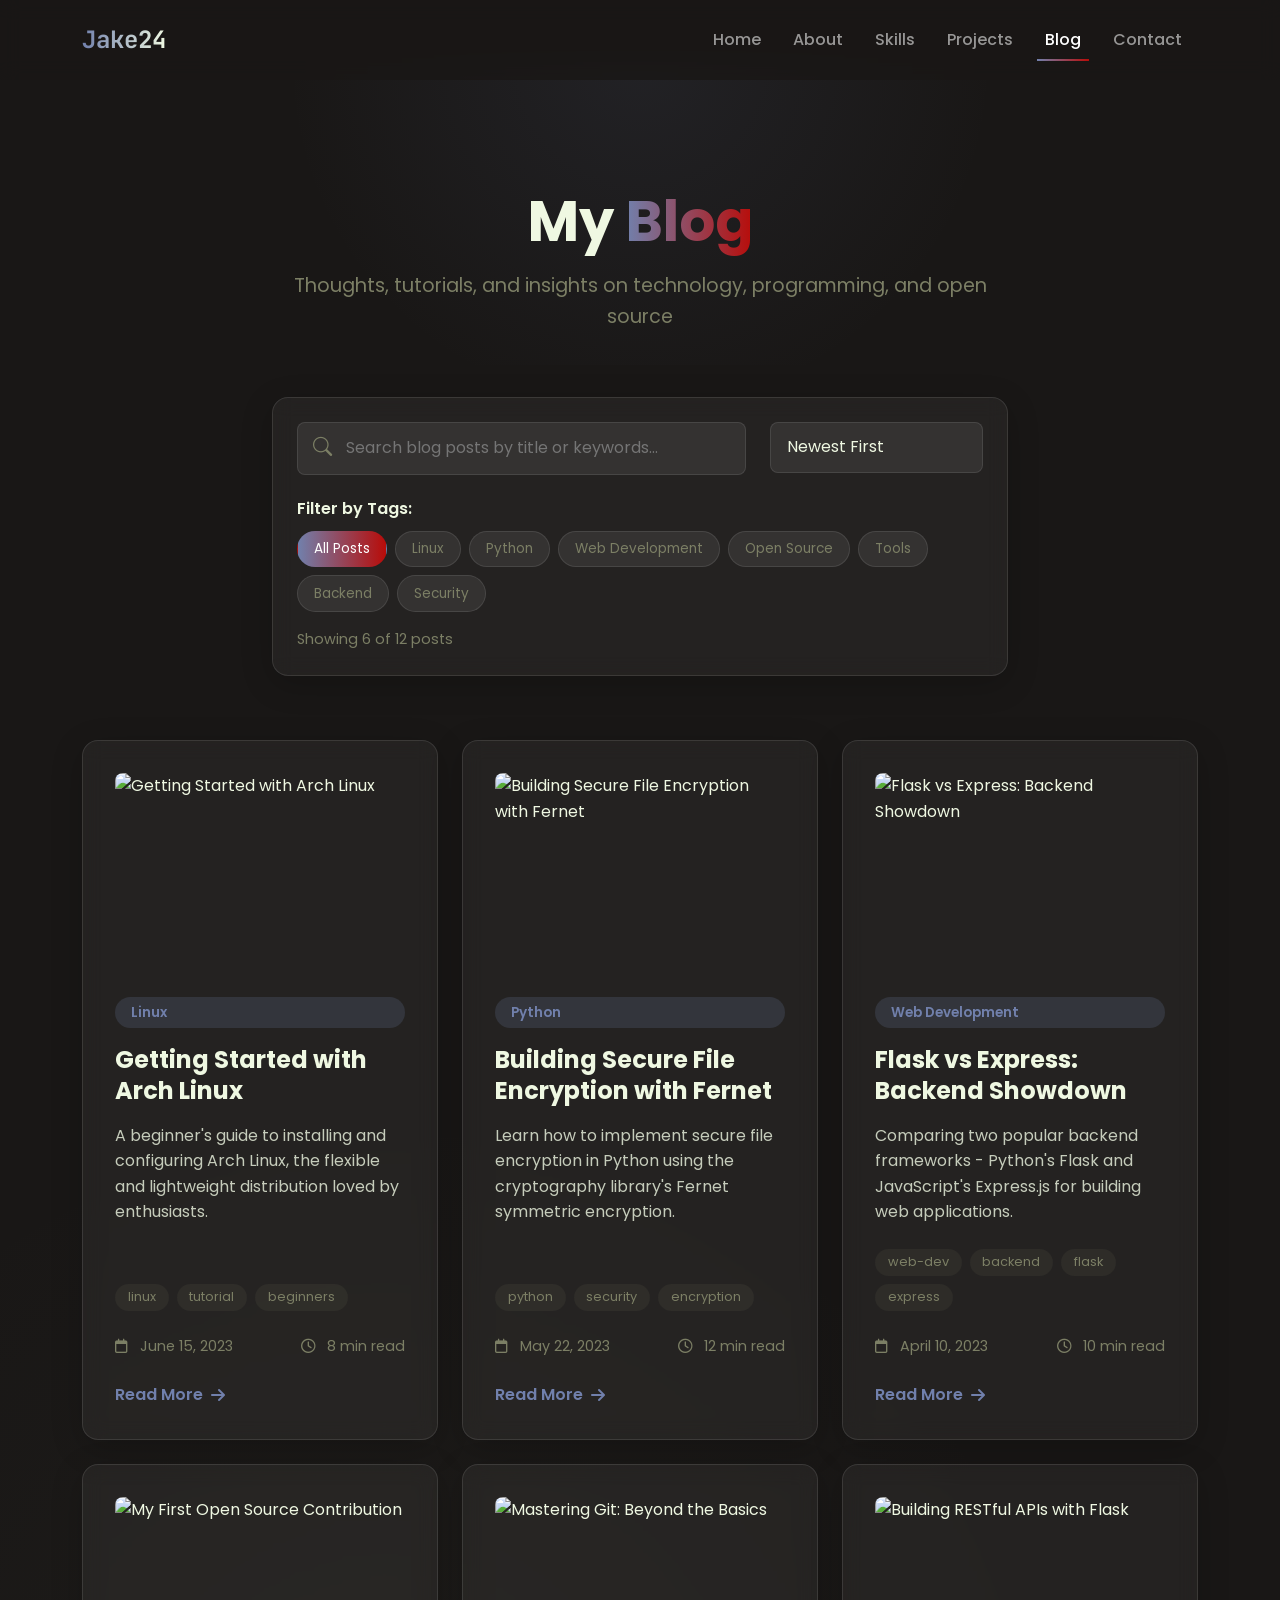
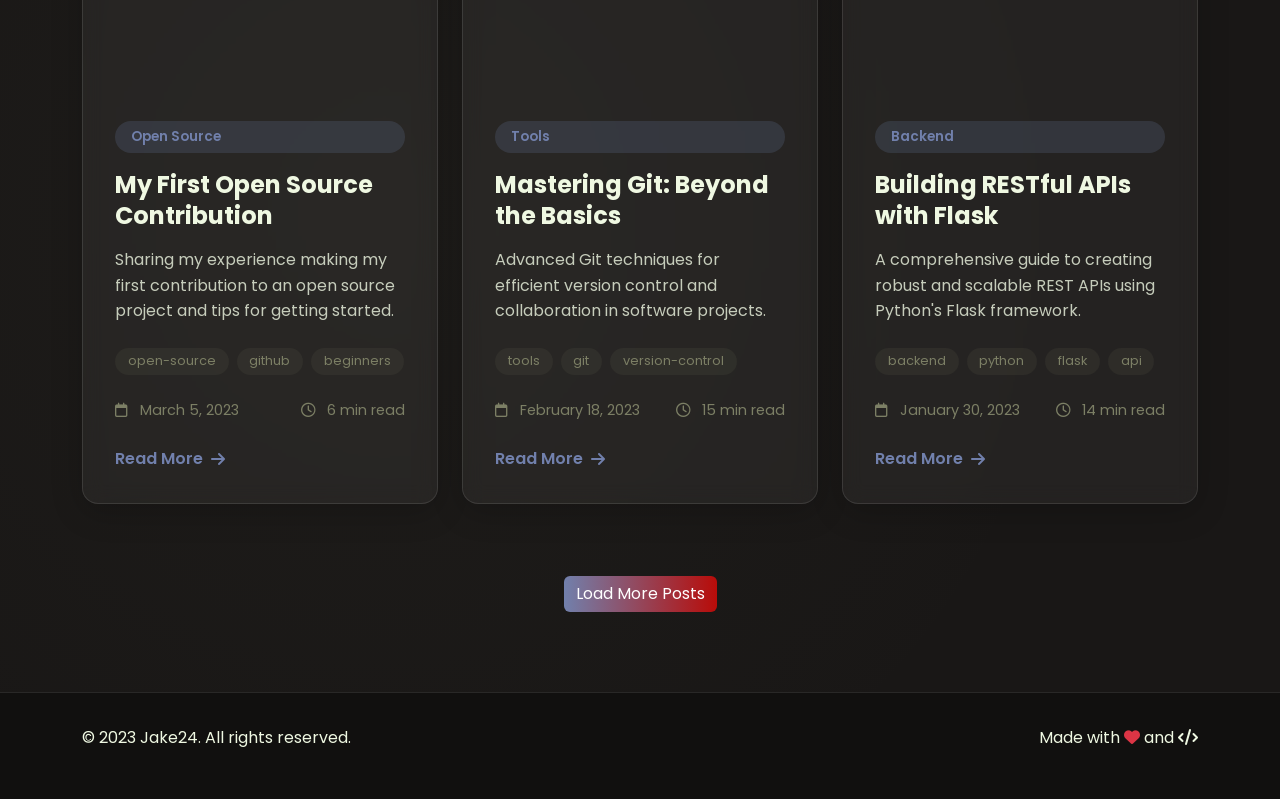
==== blog.html @ e364738e "Initial Commit, basic working app" ====
<!-- blog.html - Updated Blog Listing Page -->
<!DOCTYPE html>
<html lang="en">
<head>
    <meta charset="UTF-8">
    <meta name="viewport" content="width=device-width, initial-scale=1.0">
    <title>Blog | Jake24</title>
    <!-- Bootstrap 5 CSS -->
    <link href="https://cdn.jsdelivr.net/npm/bootstrap@5.3.0-alpha1/dist/css/bootstrap.min.css" rel="stylesheet">
    <!-- Animate.css for animations -->
    <link rel="stylesheet" href="https://cdnjs.cloudflare.com/ajax/libs/animate.css/4.1.1/animate.min.css">
    <!-- Google Fonts -->
    <link href="https://fonts.googleapis.com/css2?family=Poppins:wght@300;400;500;600;700&family=JetBrains+Mono:wght@300;400;500&display=swap" rel="stylesheet">
    <!-- Font Awesome -->
    <link rel="stylesheet" href="https://cdnjs.cloudflare.com/ajax/libs/font-awesome/6.4.0/css/all.min.css">
    <!-- Bootstrap Icons -->
    <link rel="stylesheet" href="https://cdn.jsdelivr.net/npm/bootstrap-icons@1.10.0/font/bootstrap-icons.css">
    <link rel="stylesheet" href="css/style.css">
    <link rel="stylesheet" href="css/blog.css">
</head>
<body>
    <!-- Navigation -->
    <nav class="navbar navbar-expand-lg navbar-dark fixed-top">
        <div class="container">
            <a class="navbar-brand" href="index.html">
                <span class="brand-text">Jake24</span>
            </a>
            <button class="navbar-toggler" type="button" data-bs-toggle="collapse" data-bs-target="#navbarNav">
                <span class="navbar-toggler-icon"></span>
            </button>
            <div class="collapse navbar-collapse" id="navbarNav">
                <ul class="navbar-nav ms-auto">
                    <li class="nav-item">
                        <a class="nav-link" href="index.html#home">Home</a>
                    </li>
                    <li class="nav-item">
                        <a class="nav-link" href="index.html#about">About</a>
                    </li>
                    <li class="nav-item">
                        <a class="nav-link" href="index.html#skills">Skills</a>
                    </li>
                    <li class="nav-item">
                        <a class="nav-link" href="index.html#projects">Projects</a>
                    </li>
                    <li class="nav-item">
                        <a class="nav-link active" href="blog.html">Blog</a>
                    </li>
                    <li class="nav-item">
                        <a class="nav-link" href="index.html#contact">Contact</a>
                    </li>
                </ul>
            </div>
        </div>
    </nav>

    <!-- Blog Header -->
    <section class="blog-header-section">
        <div class="container">
            <div class="row">
                <div class="col-lg-8 mx-auto text-center">
                    <h1 class="blog-title animate__animated animate__fadeInDown">My <span class="text-gradient">Blog</span></h1>
                    <p class="blog-subtitle animate__animated animate__fadeInUp">Thoughts, tutorials, and insights on technology, programming, and open source</p>
                </div>
            </div>
        </div>
    </section>

    <!-- Blog Search & Filter -->
    <section class="blog-filter-section">
        <div class="container">
            <div class="row">
                <div class="col-lg-8 mx-auto">
                    <div class="glass-card filter-card">
                        <div class="row">
                            <div class="col-md-8">
                                <div class="search-box">
                                    <i class="bi bi-search"></i>
                                    <input type="text" id="blogSearch" placeholder="Search blog posts by title or keywords...">
                                    <button id="clearSearch" class="btn-clear">×</button>
                                </div>
                            </div>
                            <div class="col-md-4">
                                <div class="sort-dropdown">
                                    <select id="sortSelect" class="form-select">
                                        <option value="newest">Newest First</option>
                                        <option value="oldest">Oldest First</option>
                                        <option value="popular">Most Popular</option>
                                        <option value="title-asc">Title A-Z</option>
                                        <option value="title-desc">Title Z-A</option>
                                    </select>
                                </div>
                            </div>
                        </div>
                        
                        <div class="tag-filter mt-4">
                            <h6>Filter by Tags:</h6>
                            <div class="tag-buttons" id="tagFilter">
                                <button class="tag-btn active" data-tag="all">All Posts</button>
                                <button class="tag-btn" data-tag="linux">Linux</button>
                                <button class="tag-btn" data-tag="python">Python</button>
                                <button class="tag-btn" data-tag="web-dev">Web Development</button>
                                <button class="tag-btn" data-tag="open-source">Open Source</button>
                                <button class="tag-btn" data-tag="tools">Tools</button>
                                <button class="tag-btn" data-tag="backend">Backend</button>
                                <button class="tag-btn" data-tag="security">Security</button>
                            </div>
                        </div>
                        
                        <div class="filter-results mt-3">
                            <span id="resultsCount">Showing 8 of 12 posts</span>
                        </div>
                    </div>
                </div>
            </div>
        </div>
    </section>

    <!-- Blog Posts -->
    <section class="blog-posts-section">
        <div class="container">
            <div class="row" id="blogPostsContainer">
                <!-- Blog posts will be loaded dynamically by JavaScript -->
            </div>
            
            <!-- Load More Button -->
            <div class="text-center mt-5" id="loadMoreContainer">
                <button id="loadMoreBtn" class="btn btn-primary">Load More Posts</button>
            </div>
            
            <!-- No Results Message -->
            <div class="text-center mt-5 d-none" id="noResultsMessage">
                <div class="glass-card p-5">
                    <i class="bi bi-search display-4 text-muted mb-3"></i>
                    <h3>No posts found</h3>
                    <p class="text-muted">Try adjusting your search or filter to find what you're looking for.</p>
                </div>
            </div>
        </div>
    </section>

    <!-- Footer -->
    <footer class="footer">
        <div class="container">
            <div class="row">
                <div class="col-md-6">
                    <p>&copy; 2023 Jake24. All rights reserved.</p>
                </div>
                <div class="col-md-6 text-md-end">
                    <p>Made with <i class="fas fa-heart text-danger"></i> and <i class="fas fa-code"></i></p>
                </div>
            </div>
        </div>
    </footer>

    <!-- Bootstrap & JS -->
    <script src="https://cdn.jsdelivr.net/npm/bootstrap@5.3.0-alpha1/dist/js/bootstrap.bundle.min.js"></script>
    <script src="js/blog.js"></script>
</body>
</html>
---- css/style.css ----
/* style.css - Main CSS for Jake24 Portfolio */

:root {
    --color-primary: #191716;
    --color-secondary: #7C7F65;
    --color-light: #EFF8E2;
    --color-accent: #7180AC;
    --color-accent2: #B80C09;
}

* {
    margin: 0;
    padding: 0;
    box-sizing: border-box;
}

body {
    font-family: 'Poppins', sans-serif;
    background-color: var(--color-primary);
    color: var(--color-light);
    overflow-x: hidden;
    line-height: 1.6;
}

/* Typography */
h1, h2, h3, h4, h5, h6 {
    font-weight: 700;
    margin-bottom: 1rem;
}

p {
    margin-bottom: 1rem;
}

a {
    text-decoration: none;
    color: inherit;
    transition: all 0.3s ease;
}

.text-gradient {
    background: linear-gradient(90deg, var(--color-accent), var(--color-accent2));
    -webkit-background-clip: text;
    background-clip: text;
    color: transparent;
    font-weight: 700;
}

/* Glassmorphic Card */
.glass-card {
    background: rgba(255, 255, 255, 0.05);
    backdrop-filter: blur(10px);
    -webkit-backdrop-filter: blur(10px);
    border-radius: 16px;
    border: 1px solid rgba(255, 255, 255, 0.1);
    padding: 2rem;
    box-shadow: 0 8px 32px rgba(0, 0, 0, 0.2);
    transition: all 0.3s ease;
}

.glass-card:hover {
    transform: translateY(-5px);
    box-shadow: 0 12px 40px rgba(0, 0, 0, 0.3);
    border: 2px solid rgba(121, 128, 172, 0.8) !important;
}

/* Navigation */
.navbar {
    background: rgba(25, 23, 22, 0.8);
    backdrop-filter: blur(10px);
    padding: 1rem 0;
    transition: all 0.3s ease;
}

.navbar.scrolled {
    background: rgba(25, 23, 22, 0.95);
    box-shadow: 0 5px 20px rgba(0, 0, 0, 0.1);
}

.navbar-brand .brand-text {
    font-family: 'JetBrains Mono', monospace;
    font-weight: 700;
    font-size: 1.5rem;
    background: linear-gradient(90deg, var(--color-accent), var(--color-light));
    -webkit-background-clip: text;
    background-clip: text;
    color: transparent;
}

.nav-link {
    font-weight: 500;
    margin: 0 0.5rem;
    position: relative;
}

.nav-link::after {
    content: '';
    position: absolute;
    width: 0;
    height: 2px;
    bottom: 0;
    left: 0;
    background: linear-gradient(90deg, var(--color-accent), var(--color-accent2));
    transition: width 0.3s ease;
}

.nav-link:hover::after,
.nav-link.active::after {
    width: 100%;
}

/* Hero Section */
.hero-section {
    min-height: 100vh;
    display: flex;
    align-items: center;
    position: relative;
    padding-top: 80px;
    background: radial-gradient(circle at 20% 50%, rgba(113, 128, 172, 0.1) 0%, transparent 50%),
                radial-gradient(circle at 80% 20%, rgba(184, 12, 9, 0.1) 0%, transparent 50%);
}

.hero-title {
    font-size: 4rem;
    font-weight: 800;
    margin-bottom: 0.5rem;
    background: linear-gradient(90deg, var(--color-light), var(--color-accent));
    -webkit-background-clip: text;
    background-clip: text;
    color: transparent;
}

.hero-subtitle {
    font-size: 1.5rem;
    color: var(--color-secondary);
    margin-bottom: 1.5rem;
}

.hero-description {
    font-size: 1.1rem;
    max-width: 600px;
}

.highlight {
    color: var(--color-accent);
    font-weight: 600;
    background: rgba(113, 128, 172, 0.1);
    padding: 0.1rem 0.5rem;
    border-radius: 4px;
}

.hero-buttons .btn {
    padding: 0.8rem 2rem;
    border-radius: 50px;
    font-weight: 600;
    text-transform: uppercase;
    letter-spacing: 0.5px;
}

.btn-primary {
    background: linear-gradient(90deg, var(--color-accent), var(--color-accent2));
    border: none;
}

.btn-outline {
    background: transparent;
    border: 2px solid var(--color-accent);
    color: var(--color-accent);
}

.btn-outline:hover {
    background: var(--color-accent);
    color: var(--color-primary);
}

.code-window {
    overflow: hidden;
}

.code-window-header {
    background: rgba(25, 23, 22, 0.8);
    padding: 0.8rem 1rem;
    border-bottom: 1px solid rgba(255, 255, 255, 0.1);
    display: flex;
    align-items: center;
}

.window-controls {
    display: flex;
    gap: 8px;
}

.control-dot {
    width: 12px;
    height: 12px;
    border-radius: 50%;
}

.window-title {
    margin-left: 1rem;
    font-family: 'JetBrains Mono', monospace;
    font-size: 0.9rem;
    color: var(--color-secondary);
}

.code-window-body {
    padding: 1.5rem;
    background: rgba(25, 23, 22, 0.9);
}

.code-window-body pre {
    margin: 0;
    font-family: 'JetBrains Mono', monospace;
    font-size: 0.95rem;
    line-height: 1.5;
}

.code-window-body .prompt {
    color: var(--color-accent2);
}

.code-window-body .output {
    color: var(--color-light);
}

.code-window-body .comment {
    color: var(--color-secondary);
}

.scroll-indicator {
    position: absolute;
    bottom: 2rem;
    left: 50%;
    transform: translateX(-50%);
    animation: bounce 2s infinite;
}

.scroll-indicator a {
    color: var(--color-accent);
    font-size: 1.5rem;
}

@keyframes bounce {
    0%, 20%, 50%, 80%, 100% {
        transform: translateY(0) translateX(-50%);
    }
    40% {
        transform: translateY(-10px) translateX(-50%);
    }
    60% {
        transform: translateY(-5px) translateX(-50%);
    }
}

/* Section Styles */
section {
    padding: 5rem 0;
}

.section-title {
    margin-bottom: 3rem;
}

.section-title h2 {
    font-size: 2.5rem;
}

.section-subtitle {
    color: var(--color-secondary);
    font-size: 1.1rem;
}

/* About Section */
.about-content {
    margin-bottom: 2rem;
}

.blockquote {
    border-left: 4px solid var(--color-accent);
    padding-left: 1.5rem;
    margin: 2rem 0;
    font-style: italic;
}

.blockquote-footer {
    color: var(--color-secondary);
    margin-top: 0.5rem;
}

.tech-stack h3 {
    color: var(--color-light);
}

.stack-category {
    margin-bottom: 1.5rem;
}

.stack-category h5 {
    color: var(--color-accent);
    margin-bottom: 0.8rem;
    font-size: 1.1rem;
}

.stack-tags {
    display: flex;
    flex-wrap: wrap;
    gap: 0.5rem;
}

.stack-tag {
    background: rgba(113, 128, 172, 0.2);
    color: var(--color-light);
    padding: 0.4rem 1rem;
    border-radius: 50px;
    font-size: 0.9rem;
    transition: all 0.3s ease;
}

.stack-tag:hover {
    background: rgba(113, 128, 172, 0.4);
    transform: translateY(-2px);
}

/* Skills Section */
.skills-section {
    background: radial-gradient(circle at 70% 30%, rgba(124, 127, 101, 0.05) 0%, transparent 50%);
}

.skill-card {
    height: 100%;
    text-align: center;
    padding: 2rem 1.5rem;
}

.skill-icon {
    font-size: 3rem;
    color: var(--color-accent);
    margin-bottom: 1.5rem;
}

/* Projects Section */
.project-card {
    margin-bottom: 2rem;
}

.project-header {
    display: flex;
    justify-content: space-between;
    align-items: center;
    margin-bottom: 1rem;
}

.project-badge {
    background: var(--color-accent2);
    color: white;
    padding: 0.3rem 1rem;
    border-radius: 50px;
    font-size: 0.9rem;
    font-weight: 600;
}

.project-tech {
    display: flex;
    flex-wrap: wrap;
    gap: 0.5rem;
    margin: 1.5rem 0;
}

.project-tech span {
    background: rgba(239, 248, 226, 0.1);
    color: var(--color-light);
    padding: 0.3rem 0.8rem;
    border-radius: 4px;
    font-size: 0.9rem;
}

.project-links {
    display: flex;
    gap: 1rem;
}

.project-link {
    display: inline-flex;
    align-items: center;
    gap: 0.5rem;
    color: var(--color-accent);
    font-weight: 600;
}

.project-link:hover {
    color: var(--color-accent2);
}

.more-projects {
    color: var(--color-secondary);
    font-size: 1.1rem;
}

/* Contact Section */
.contact-section {
    background: radial-gradient(circle at 30% 70%, rgba(113, 128, 172, 0.05) 0%, transparent 50%);
}

.contact-item {
    text-align: center;
    padding: 1.5rem 1rem;
    transition: all 0.3s ease;
}

.contact-item:hover {
    transform: translateY(-5px);
}

.contact-icon {
    font-size: 2rem;
    color: var(--color-accent);
    margin-bottom: 1rem;
}

.contact-link:hover {
    text-decoration: none;
}

.contact-message {
    text-align: center;
}

/* Footer */
.footer {
    background: rgba(0, 0, 0, 0.3);
    padding: 2rem 0;
    border-top: 1px solid rgba(255, 255, 255, 0.1);
}

/* Responsive Styles */
@media (max-width: 768px) {
    .hero-title {
        font-size: 2.5rem;
    }
    
    .hero-subtitle {
        font-size: 1.2rem;
    }
    
    .section-title h2 {
        font-size: 2rem;
    }
    
    .code-window {
        margin-top: 2rem;
    }
}
---- css/blog.css ----
/* blog.css - Enhanced Blog Styles */

/* Blog Header */
.blog-header-section {
    padding: 8rem 0 2rem;
    background: radial-gradient(circle at 50% 0%, rgba(113, 128, 172, 0.1) 0%, transparent 50%);
    margin-top: 60px;
}

.blog-title {
    font-size: 3.5rem;
    margin-bottom: 1rem;
}

.blog-subtitle {
    font-size: 1.2rem;
    color: var(--color-secondary);
    max-width: 700px;
    margin: 0 auto;
}

/* Blog Filter Section */
.blog-filter-section {
    padding: 2rem 0;
}

.filter-card {
    padding: 1.5rem;
}

.search-box {
    position: relative;
    display: flex;
    align-items: center;
}

.search-box i {
    position: absolute;
    left: 1rem;
    color: var(--color-secondary);
    font-size: 1.2rem;
}

.search-box input {
    width: 100%;
    padding: 0.8rem 1rem 0.8rem 3rem;
    background: rgba(255, 255, 255, 0.07);
    border: 1px solid rgba(255, 255, 255, 0.1);
    border-radius: 8px;
    color: var(--color-light);
    font-family: 'Poppins', sans-serif;
    transition: all 0.3s ease;
}

.search-box input:focus {
    outline: none;
    border-color: var(--color-accent);
    box-shadow: 0 0 0 3px rgba(113, 128, 172, 0.2);
}

.btn-clear {
    position: absolute;
    right: 1rem;
    background: none;
    border: none;
    color: var(--color-secondary);
    font-size: 1.5rem;
    cursor: pointer;
    display: none;
}

.btn-clear:hover {
    color: var(--color-light);
}

.sort-dropdown .form-select {
    background: rgba(255, 255, 255, 0.07);
    border: 1px solid rgba(255, 255, 255, 0.1);
    color: var(--color-light);
    padding: 0.8rem 1rem;
    border-radius: 8px;
    width: 100%;
}

.sort-dropdown .form-select:focus {
    border-color: var(--color-accent);
    box-shadow: 0 0 0 3px rgba(113, 128, 172, 0.2);
}

.tag-filter h6 {
    color: var(--color-light);
    margin-bottom: 0.8rem;
    font-weight: 600;
}

.tag-buttons {
    display: flex;
    flex-wrap: wrap;
    gap: 0.5rem;
}

.tag-btn {
    background: rgba(255, 255, 255, 0.07);
    border: 1px solid rgba(255, 255, 255, 0.1);
    color: var(--color-secondary);
    padding: 0.4rem 1rem;
    border-radius: 50px;
    font-size: 0.85rem;
    cursor: pointer;
    transition: all 0.3s ease;
}

.tag-btn:hover {
    background: rgba(113, 128, 172, 0.2);
    color: var(--color-light);
}

.tag-btn.active {
    background: linear-gradient(90deg, var(--color-accent), var(--color-accent2));
    color: white;
    border-color: transparent;
}

.filter-results {
    color: var(--color-secondary);
    font-size: 0.9rem;
}

/* Blog Posts */
.blog-posts-section {
    padding: 2rem 0 5rem;
    background: radial-gradient(circle at 30% 70%, rgba(124, 127, 101, 0.05) 0%, transparent 50%);
}

.blog-post-card {
    height: 100%;
    display: flex;
    flex-direction: column;
    transition: all 0.3s ease;
    position: relative;
    overflow: hidden;
}

.blog-post-card::before {
    content: '';
    position: absolute;
    top: 0;
    left: 0;
    width: 100%;
    height: 4px;
    background: linear-gradient(90deg, var(--color-accent), var(--color-accent2));
    transform: scaleX(0);
    transition: transform 0.3s ease;
}

.blog-post-card:hover::before {
    transform: scaleX(1);
}

.blog-post-image {
    height: 200px;
    width: 100%;
    object-fit: cover;
    border-radius: 8px 8px 0 0;
    margin-bottom: 1.5rem;
}

.blog-post-category {
    display: inline-block;
    background: rgba(113, 128, 172, 0.2);
    color: var(--color-accent);
    padding: 0.3rem 1rem;
    border-radius: 50px;
    font-size: 0.85rem;
    font-weight: 600;
    margin-bottom: 1rem;
}

.blog-post-title {
    font-size: 1.5rem;
    margin-bottom: 1rem;
    line-height: 1.3;
}

.blog-post-excerpt {
    color: rgba(239, 248, 226, 0.8);
    margin-bottom: 1.5rem;
    flex-grow: 1;
}

.blog-post-tags {
    display: flex;
    flex-wrap: wrap;
    gap: 0.5rem;
    margin-bottom: 1.5rem;
}

.blog-post-tag {
    background: rgba(124, 127, 101, 0.1);
    color: var(--color-secondary);
    padding: 0.2rem 0.8rem;
    border-radius: 50px;
    font-size: 0.8rem;
}

.blog-post-meta {
    display: flex;
    justify-content: space-between;
    margin-bottom: 1.5rem;
    font-size: 0.9rem;
    color: var(--color-secondary);
}

.blog-post-date i,
.blog-post-read-time i {
    margin-right: 0.5rem;
}

.blog-post-link {
    color: var(--color-accent);
    font-weight: 600;
    display: inline-flex;
    align-items: center;
}

.blog-post-link i {
    margin-left: 0.5rem;
    transition: transform 0.3s ease;
}

.blog-post-link:hover i {
    transform: translateX(5px);
}

/* Individual Blog Post Styles */
.blog-post-container {
    padding: 8rem 0 5rem;
    margin-top: 60px;
}

.blog-post-header {
    margin-bottom: 3rem;
}

.blog-post-header h1 {
    font-size: 2.5rem;
    margin-bottom: 1rem;
    line-height: 1.2;
}

.blog-post-meta-large {
    display: flex;
    align-items: center;
    margin-bottom: 1.5rem;
}

.author-avatar {
    width: 50px;
    height: 50px;
    border-radius: 50%;
    background: linear-gradient(90deg, var(--color-accent), var(--color-accent2));
    display: flex;
    align-items: center;
    justify-content: center;
    color: white;
    font-weight: 700;
    font-size: 1.2rem;
    margin-right: 1rem;
}

.blog-post-image-large {
    width: 100%;
    max-height: 500px;
    object-fit: cover;
    border-radius: 12px;
    margin: 2rem 0;
}

.blog-post-content {
    line-height: 1.8;
}

.blog-post-content h2 {
    margin-top: 2.5rem;
    margin-bottom: 1rem;
    color: var(--color-accent);
    font-size: 1.8rem;
}

.blog-post-content h3 {
    margin-top: 2rem;
    margin-bottom: 1rem;
    font-size: 1.4rem;
}

.blog-post-content p {
    margin-bottom: 1.5rem;
}

.blog-post-content code {
    background: rgba(25, 23, 22, 0.8);
    color: var(--color-light);
    padding: 0.2rem 0.5rem;
    border-radius: 4px;
    font-family: 'JetBrains Mono', monospace;
    font-size: 0.9rem;
}

.blog-post-content pre {
    background: rgba(25, 23, 22, 0.9);
    border: 1px solid rgba(255, 255, 255, 0.1);
    border-radius: 8px;
    padding: 1.5rem;
    overflow-x: auto;
    margin: 1.5rem 0;
}

.blog-post-content pre code {
    background: transparent;
    padding: 0;
}

.blog-post-content blockquote {
    border-left: 4px solid var(--color-accent);
    padding-left: 1.5rem;
    margin: 2rem 0;
    font-style: italic;
    color: var(--color-secondary);
}

.blog-post-content ul, 
.blog-post-content ol {
    margin-bottom: 1.5rem;
    padding-left: 1.5rem;
}

.blog-post-content li {
    margin-bottom: 0.5rem;
}

.blog-post-content img {
    max-width: 100%;
    border-radius: 8px;
    margin: 1.5rem 0;
}

/* Sidebar Styles */
.blog-sidebar {
    position: sticky;
    top: 100px;
}

.sidebar-card {
    margin-bottom: 2rem;
}

.sidebar-title {
    font-size: 1.3rem;
    margin-bottom: 1.5rem;
    padding-bottom: 0.8rem;
    border-bottom: 2px solid rgba(113, 128, 172, 0.3);
}

.featured-post {
    display: flex;
    margin-bottom: 1.5rem;
    padding-bottom: 1.5rem;
    border-bottom: 1px solid rgba(255, 255, 255, 0.1);
}

.featured-post:last-child {
    border-bottom: none;
    margin-bottom: 0;
    padding-bottom: 0;
}

.featured-post-image {
    width: 80px;
    height: 80px;
    object-fit: cover;
    border-radius: 8px;
    margin-right: 1rem;
}

.featured-post-content h4 {
    font-size: 1rem;
    margin-bottom: 0.5rem;
    line-height: 1.3;
}

.featured-post-date {
    font-size: 0.8rem;
    color: var(--color-secondary);
}

.tag-cloud {
    display: flex;
    flex-wrap: wrap;
    gap: 0.5rem;
}

.tag-cloud a {
    background: rgba(113, 128, 172, 0.1);
    color: var(--color-light);
    padding: 0.4rem 0.8rem;
    border-radius: 50px;
    font-size: 0.85rem;
    transition: all 0.3s ease;
}

.tag-cloud a:hover {
    background: linear-gradient(90deg, var(--color-accent), var(--color-accent2));
    text-decoration: none;
}

/* Post Navigation */
.post-navigation {
    display: flex;
    justify-content: space-between;
    margin-top: 4rem;
    padding-top: 2rem;
    border-top: 1px solid rgba(255, 255, 255, 0.1);
}

.prev-post, .next-post {
    display: flex;
    align-items: center;
    max-width: 45%;
}

.prev-post {
    text-align: left;
}

.next-post {
    text-align: right;
    flex-direction: row-reverse;
    margin-left: auto;
}

.nav-icon {
    font-size: 1.5rem;
    color: var(--color-accent);
    margin: 0 1rem;
}

.nav-post-title {
    font-weight: 600;
    margin-bottom: 0.3rem;
}

.nav-post-date {
    font-size: 0.9rem;
    color: var(--color-secondary);
}

.back-to-blog {
    display: inline-flex;
    align-items: center;
    color: var(--color-accent);
    font-weight: 600;
    margin-top: 3rem;
}

.back-to-blog i {
    margin-right: 0.5rem;
}

/* Responsive Styles for Blog */
@media (max-width: 768px) {
    .blog-title {
        font-size: 2.5rem;
    }
    
    .blog-subtitle {
        font-size: 1.1rem;
    }
    
    .blog-post-header h1 {
        font-size: 2rem;
    }
    
    .tag-buttons {
        justify-content: center;
    }
    
    .post-navigation {
        flex-direction: column;
        gap: 1.5rem;
    }
    
    .prev-post, .next-post {
        max-width: 100%;
    }
}

@media (max-width: 992px) {
    .blog-sidebar {
        margin-top: 3rem;
    }
}
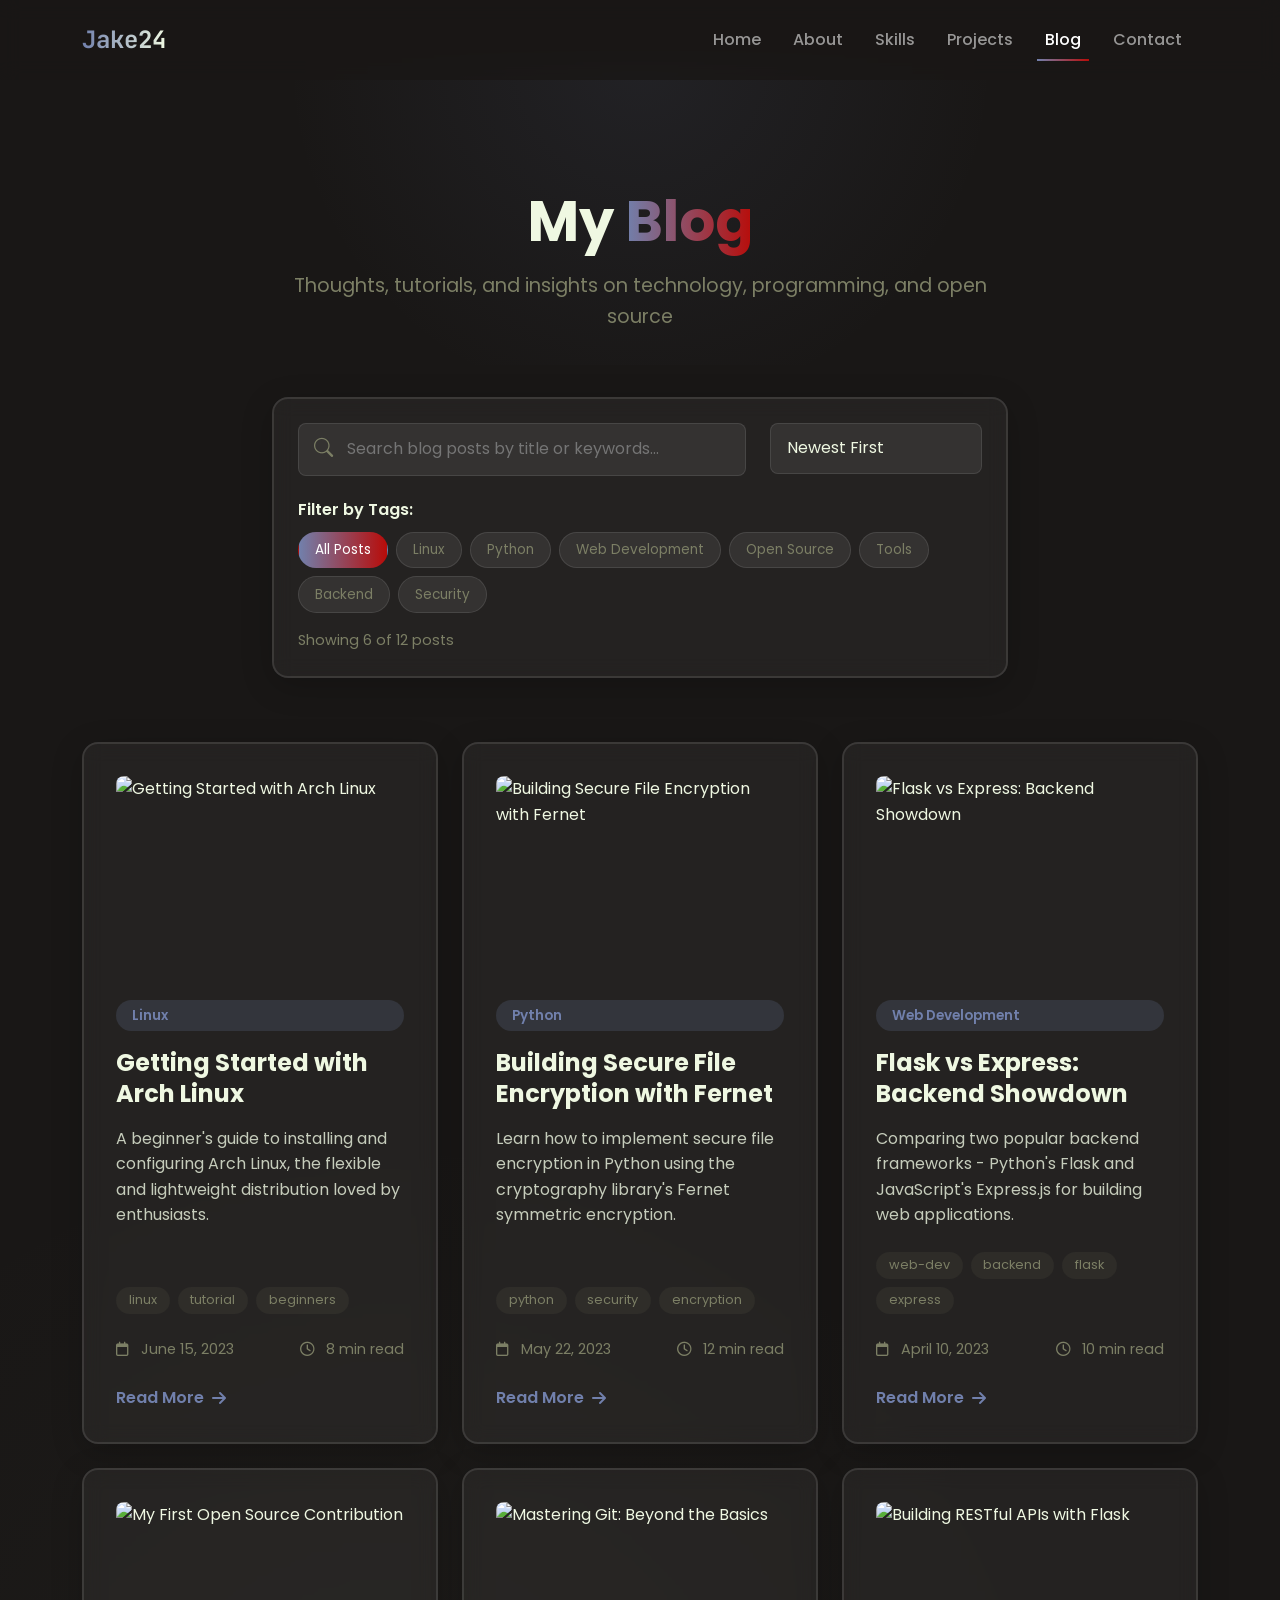
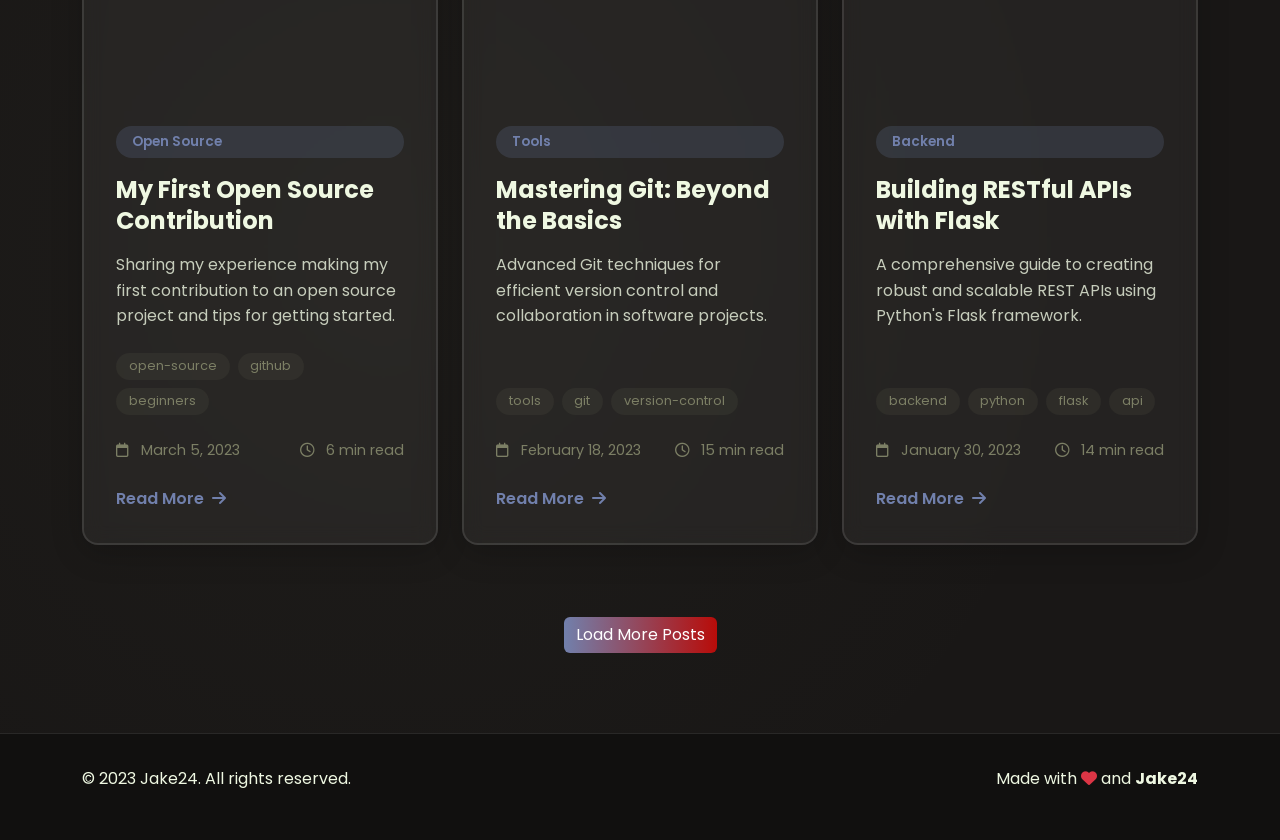
==== commit a6948ce3: "Initial Commit" ====
--- a/blog.html
+++ b/blog.html
@@ -70,7 +70,7 @@
         <div class="container">
             <div class="row">
                 <div class="col-lg-8 mx-auto">
-                    <div class="glass-card filter-card">
+                    <div class="glass-card border-none filter-card">
                         <div class="row">
                             <div class="col-md-8">
                                 <div class="search-box">
@@ -129,7 +129,7 @@
             
             <!-- No Results Message -->
             <div class="text-center mt-5 d-none" id="noResultsMessage">
-                <div class="glass-card p-5">
+                <div class="glass-card border-none p-5">
                     <i class="bi bi-search display-4 text-muted mb-3"></i>
                     <h3>No posts found</h3>
                     <p class="text-muted">Try adjusting your search or filter to find what you're looking for.</p>
@@ -146,7 +146,7 @@
                     <p>&copy; 2023 Jake24. All rights reserved.</p>
                 </div>
                 <div class="col-md-6 text-md-end">
-                    <p>Made with <i class="fas fa-heart text-danger"></i> and <i class="fas fa-code"></i></p>
+                    <p>Made with <i class="fas fa-heart text-danger"></i> and <strong>Jake24</strong></p>
                 </div>
             </div>
         </div>
--- a/css/style.css
+++ b/css/style.css
@@ -52,7 +52,7 @@
     backdrop-filter: blur(10px);
     -webkit-backdrop-filter: blur(10px);
     border-radius: 16px;
-    border: 1px solid rgba(255, 255, 255, 0.1);
+    border: 2px solid rgba(255, 255, 255, 0.1);
     padding: 2rem;
     box-shadow: 0 8px 32px rgba(0, 0, 0, 0.2);
     transition: all 0.3s ease;
@@ -61,7 +61,7 @@
 .glass-card:hover {
     transform: translateY(-5px);
     box-shadow: 0 12px 40px rgba(0, 0, 0, 0.3);
-    border: 2px solid rgba(121, 128, 172, 0.8) !important;
+    border: 2px solid rgb(121, 128, 172) !important;
 }
 
 /* Navigation */
@@ -252,6 +252,99 @@
     }
 }
 
+/* Hero Section - New Layout */
+.hero-content-col {
+    z-index: 10;
+    padding-left: 0;
+}
+
+.hero-image-col {
+    position: relative;
+    display: flex;
+    align-items: center;
+    justify-content: center;
+    padding-right: 0;
+}
+
+.hero-image-wrapper {
+    display: flex;
+    flex-direction: column;
+    align-items: stretch;
+    gap: 1.5rem;
+    width: 100%;
+    max-width: 500px;
+    padding: 2rem !important;
+}
+
+.hero-profile-image {
+    width: 100%;
+    height: auto;
+    object-fit: contain;
+    border-radius: 20px;
+    flex-shrink: 0;
+}
+
+.code-window {
+    flex: 1;
+    min-width: 0;
+    max-width: 100%;
+}
+
+/* Responsive adjustments */
+@media (max-width: 1024px) {
+    .hero-content-col {
+        padding-left: 0;
+        text-align: center;
+        margin-bottom: 3rem;
+    }
+    
+    .hero-image-col {
+        padding-right: 0;
+        justify-content: center;
+    }
+    
+    .hero-image-wrapper {
+        flex-direction: column;
+        align-items: center;
+        gap: 1rem;
+    }
+    
+    .hero-profile-image {
+        width: 100%;
+        max-width: 300px;
+    }
+    
+    .hero-title {
+        font-size: 3rem;
+    }
+    
+    .hero-subtitle {
+        font-size: 1.2rem;
+    }
+    
+    .hero-buttons {
+        justify-content: center;
+    }
+}
+
+@media (max-width: 768px) {
+    .hero-title {
+        font-size: 2.5rem;
+    }
+    
+    .hero-subtitle {
+        font-size: 1rem;
+    }
+    
+    .hero-profile-image {
+        max-width: 250px;
+    }
+    
+    .code-window {
+        min-width: 100%;
+    }
+}
+
 /* Section Styles */
 section {
     padding: 5rem 0;
--- a/css/blog.css
+++ b/css/blog.css
@@ -258,14 +258,9 @@
     width: 50px;
     height: 50px;
     border-radius: 50%;
-    background: linear-gradient(90deg, var(--color-accent), var(--color-accent2));
-    display: flex;
-    align-items: center;
-    justify-content: center;
-    color: white;
-    font-weight: 700;
-    font-size: 1.2rem;
+    object-fit: cover;
     margin-right: 1rem;
+    flex-shrink: 0;
 }
 
 .blog-post-image-large {
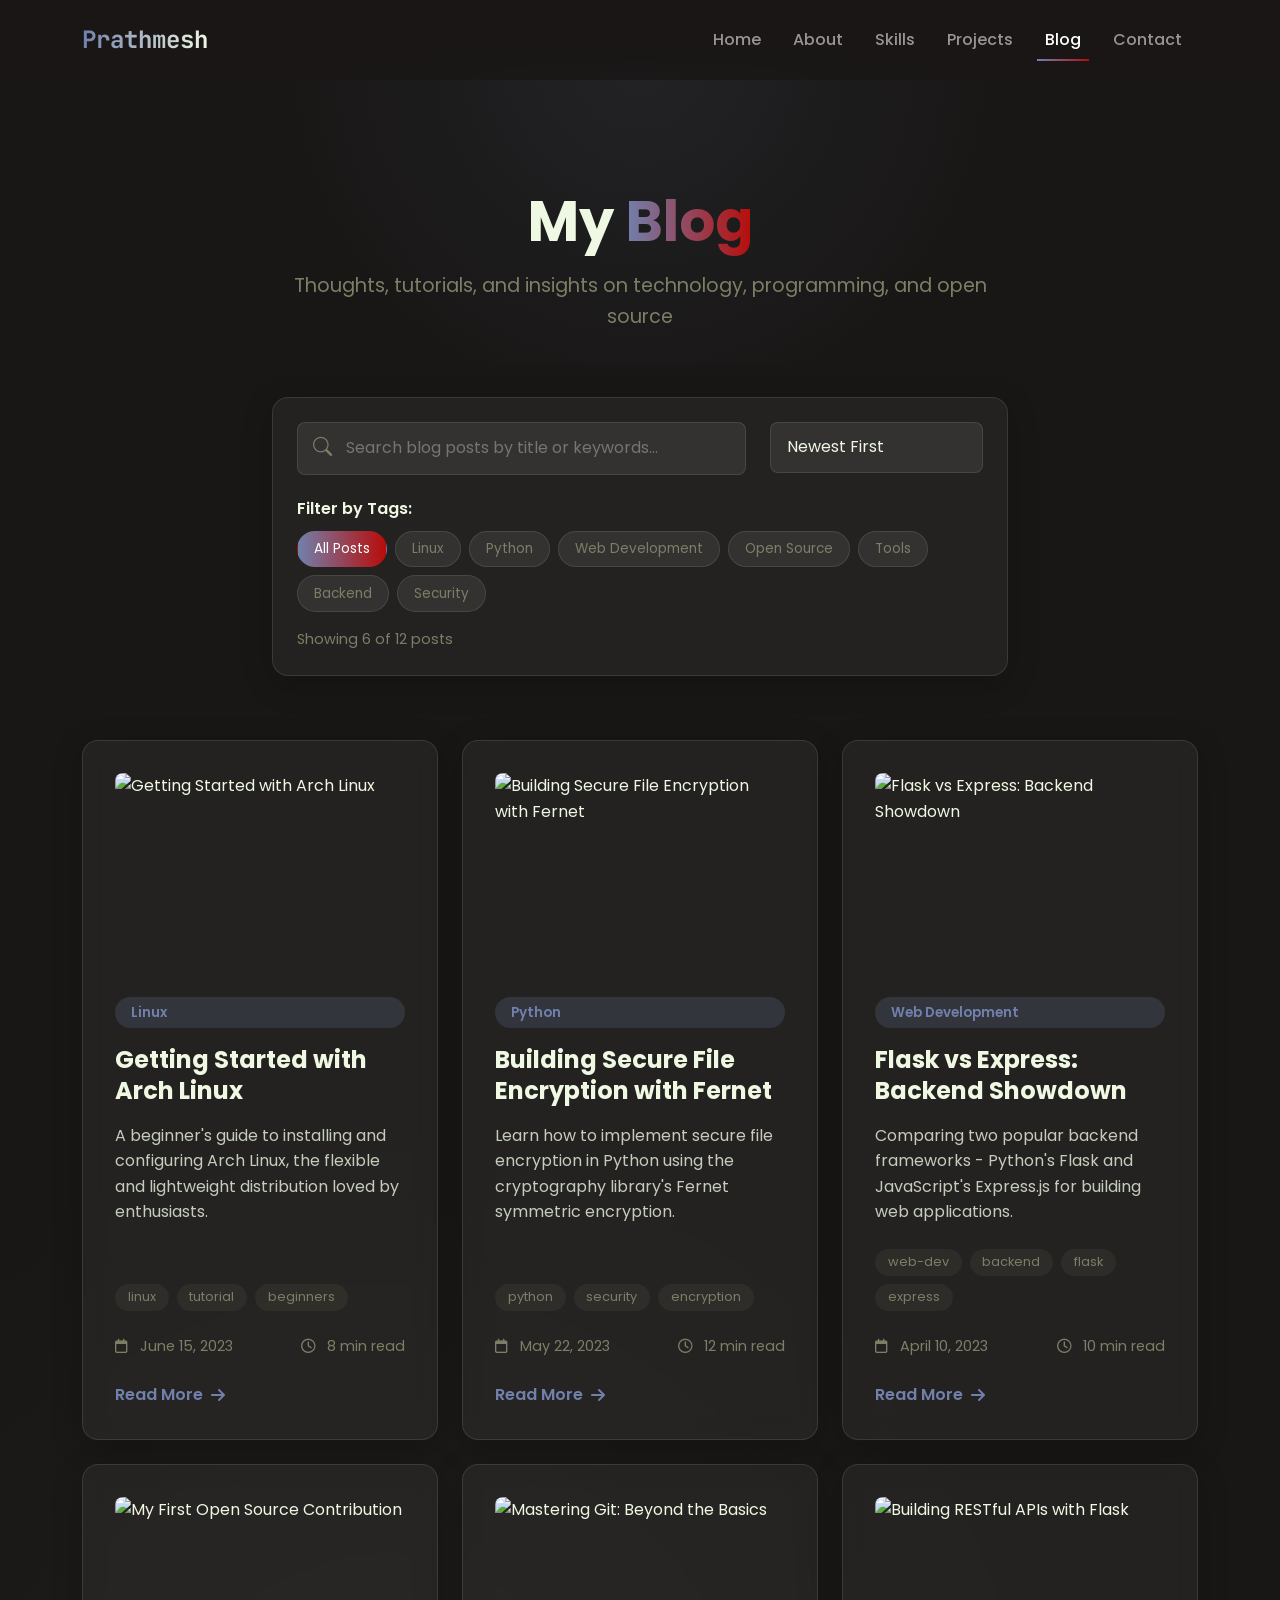
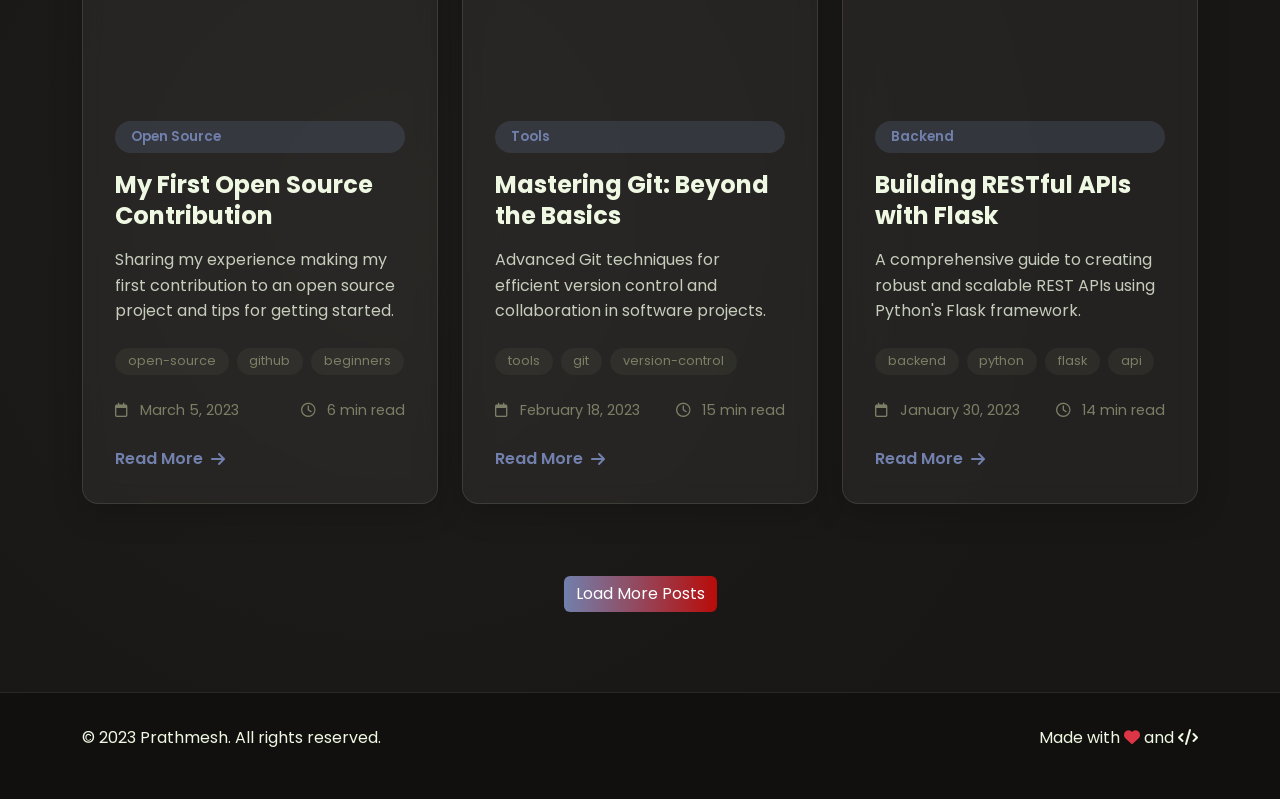
==== commit dd130924: "Replaced name 'Jake24' with 'Prathmesh'." ====
--- a/blog.html
+++ b/blog.html
@@ -4,7 +4,7 @@
 <head>
     <meta charset="UTF-8">
     <meta name="viewport" content="width=device-width, initial-scale=1.0">
-    <title>Blog | Jake24</title>
+    <title>Blog | Prathmesh</title>
     <!-- Bootstrap 5 CSS -->
     <link href="https://cdn.jsdelivr.net/npm/bootstrap@5.3.0-alpha1/dist/css/bootstrap.min.css" rel="stylesheet">
     <!-- Animate.css for animations -->
@@ -23,7 +23,7 @@
     <nav class="navbar navbar-expand-lg navbar-dark fixed-top">
         <div class="container">
             <a class="navbar-brand" href="index.html">
-                <span class="brand-text">Jake24</span>
+                <span class="brand-text">Prathmesh</span>
             </a>
             <button class="navbar-toggler" type="button" data-bs-toggle="collapse" data-bs-target="#navbarNav">
                 <span class="navbar-toggler-icon"></span>
@@ -70,7 +70,7 @@
         <div class="container">
             <div class="row">
                 <div class="col-lg-8 mx-auto">
-                    <div class="glass-card border-none filter-card">
+                    <div class="glass-card filter-card">
                         <div class="row">
                             <div class="col-md-8">
                                 <div class="search-box">
@@ -129,7 +129,7 @@
             
             <!-- No Results Message -->
             <div class="text-center mt-5 d-none" id="noResultsMessage">
-                <div class="glass-card border-none p-5">
+                <div class="glass-card p-5">
                     <i class="bi bi-search display-4 text-muted mb-3"></i>
                     <h3>No posts found</h3>
                     <p class="text-muted">Try adjusting your search or filter to find what you're looking for.</p>
@@ -143,10 +143,10 @@
         <div class="container">
             <div class="row">
                 <div class="col-md-6">
-                    <p>&copy; 2023 Jake24. All rights reserved.</p>
+                    <p>&copy; 2023 Prathmesh. All rights reserved.</p>
                 </div>
                 <div class="col-md-6 text-md-end">
-                    <p>Made with <i class="fas fa-heart text-danger"></i> and <strong>Jake24</strong></p>
+                    <p>Made with <i class="fas fa-heart text-danger"></i> and <i class="fas fa-code"></i></p>
                 </div>
             </div>
         </div>
--- a/css/style.css
+++ b/css/style.css
@@ -1,4 +1,4 @@
-/* style.css - Main CSS for Jake24 Portfolio */
+/* style.css - Main CSS for Prathmesh Portfolio */
 
 :root {
     --color-primary: #191716;
@@ -52,7 +52,7 @@
     backdrop-filter: blur(10px);
     -webkit-backdrop-filter: blur(10px);
     border-radius: 16px;
-    border: 2px solid rgba(255, 255, 255, 0.1);
+    border: 1px solid rgba(255, 255, 255, 0.1);
     padding: 2rem;
     box-shadow: 0 8px 32px rgba(0, 0, 0, 0.2);
     transition: all 0.3s ease;
@@ -61,7 +61,7 @@
 .glass-card:hover {
     transform: translateY(-5px);
     box-shadow: 0 12px 40px rgba(0, 0, 0, 0.3);
-    border: 2px solid rgb(121, 128, 172) !important;
+    border: 2px solid rgba(121, 128, 172, 0.8) !important;
 }
 
 /* Navigation */
@@ -252,99 +252,6 @@
     }
 }
 
-/* Hero Section - New Layout */
-.hero-content-col {
-    z-index: 10;
-    padding-left: 0;
-}
-
-.hero-image-col {
-    position: relative;
-    display: flex;
-    align-items: center;
-    justify-content: center;
-    padding-right: 0;
-}
-
-.hero-image-wrapper {
-    display: flex;
-    flex-direction: column;
-    align-items: stretch;
-    gap: 1.5rem;
-    width: 100%;
-    max-width: 500px;
-    padding: 2rem !important;
-}
-
-.hero-profile-image {
-    width: 100%;
-    height: auto;
-    object-fit: contain;
-    border-radius: 20px;
-    flex-shrink: 0;
-}
-
-.code-window {
-    flex: 1;
-    min-width: 0;
-    max-width: 100%;
-}
-
-/* Responsive adjustments */
-@media (max-width: 1024px) {
-    .hero-content-col {
-        padding-left: 0;
-        text-align: center;
-        margin-bottom: 3rem;
-    }
-    
-    .hero-image-col {
-        padding-right: 0;
-        justify-content: center;
-    }
-    
-    .hero-image-wrapper {
-        flex-direction: column;
-        align-items: center;
-        gap: 1rem;
-    }
-    
-    .hero-profile-image {
-        width: 100%;
-        max-width: 300px;
-    }
-    
-    .hero-title {
-        font-size: 3rem;
-    }
-    
-    .hero-subtitle {
-        font-size: 1.2rem;
-    }
-    
-    .hero-buttons {
-        justify-content: center;
-    }
-}
-
-@media (max-width: 768px) {
-    .hero-title {
-        font-size: 2.5rem;
-    }
-    
-    .hero-subtitle {
-        font-size: 1rem;
-    }
-    
-    .hero-profile-image {
-        max-width: 250px;
-    }
-    
-    .code-window {
-        min-width: 100%;
-    }
-}
-
 /* Section Styles */
 section {
     padding: 5rem 0;
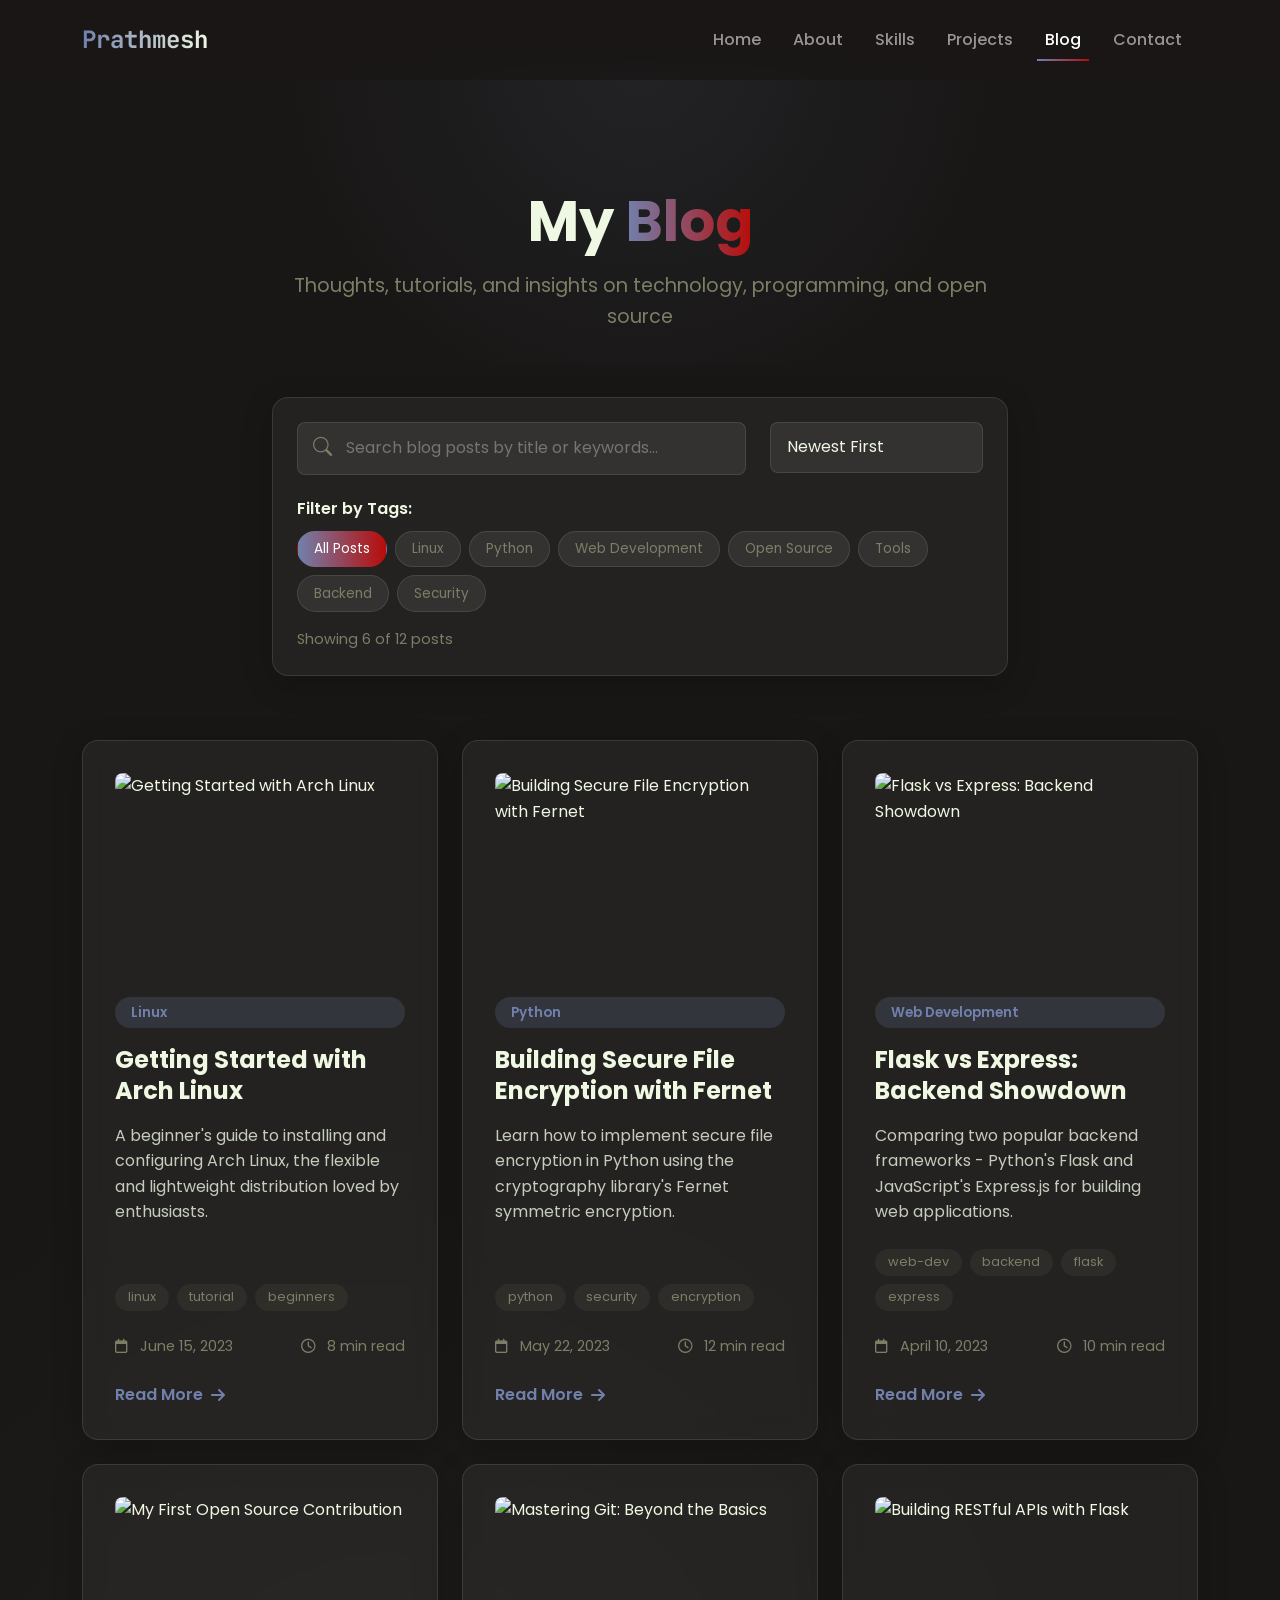
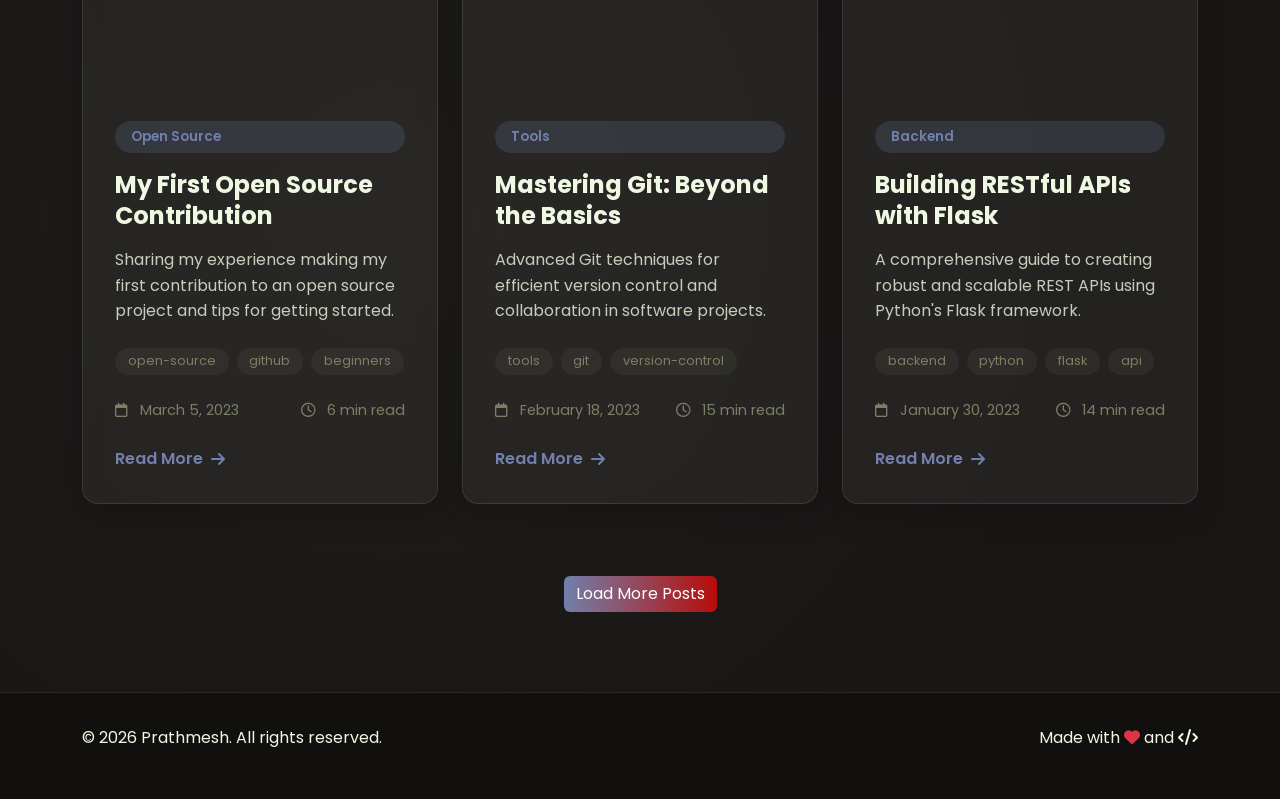
==== commit 3b08bbf2: "Replaced year in footer with javascript date function." ====
--- a/blog.html
+++ b/blog.html
@@ -143,7 +143,7 @@
         <div class="container">
             <div class="row">
                 <div class="col-md-6">
-                    <p>&copy; 2023 Prathmesh. All rights reserved.</p>
+                    <p>&copy; <span id="currentYear"></span> Prathmesh. All rights reserved.</p>
                 </div>
                 <div class="col-md-6 text-md-end">
                     <p>Made with <i class="fas fa-heart text-danger"></i> and <i class="fas fa-code"></i></p>
@@ -154,6 +154,7 @@
 
     <!-- Bootstrap & JS -->
     <script src="https://cdn.jsdelivr.net/npm/bootstrap@5.3.0-alpha1/dist/js/bootstrap.bundle.min.js"></script>
+    <script src="js/footer.js"></script>
     <script src="js/blog.js"></script>
 </body>
 </html>
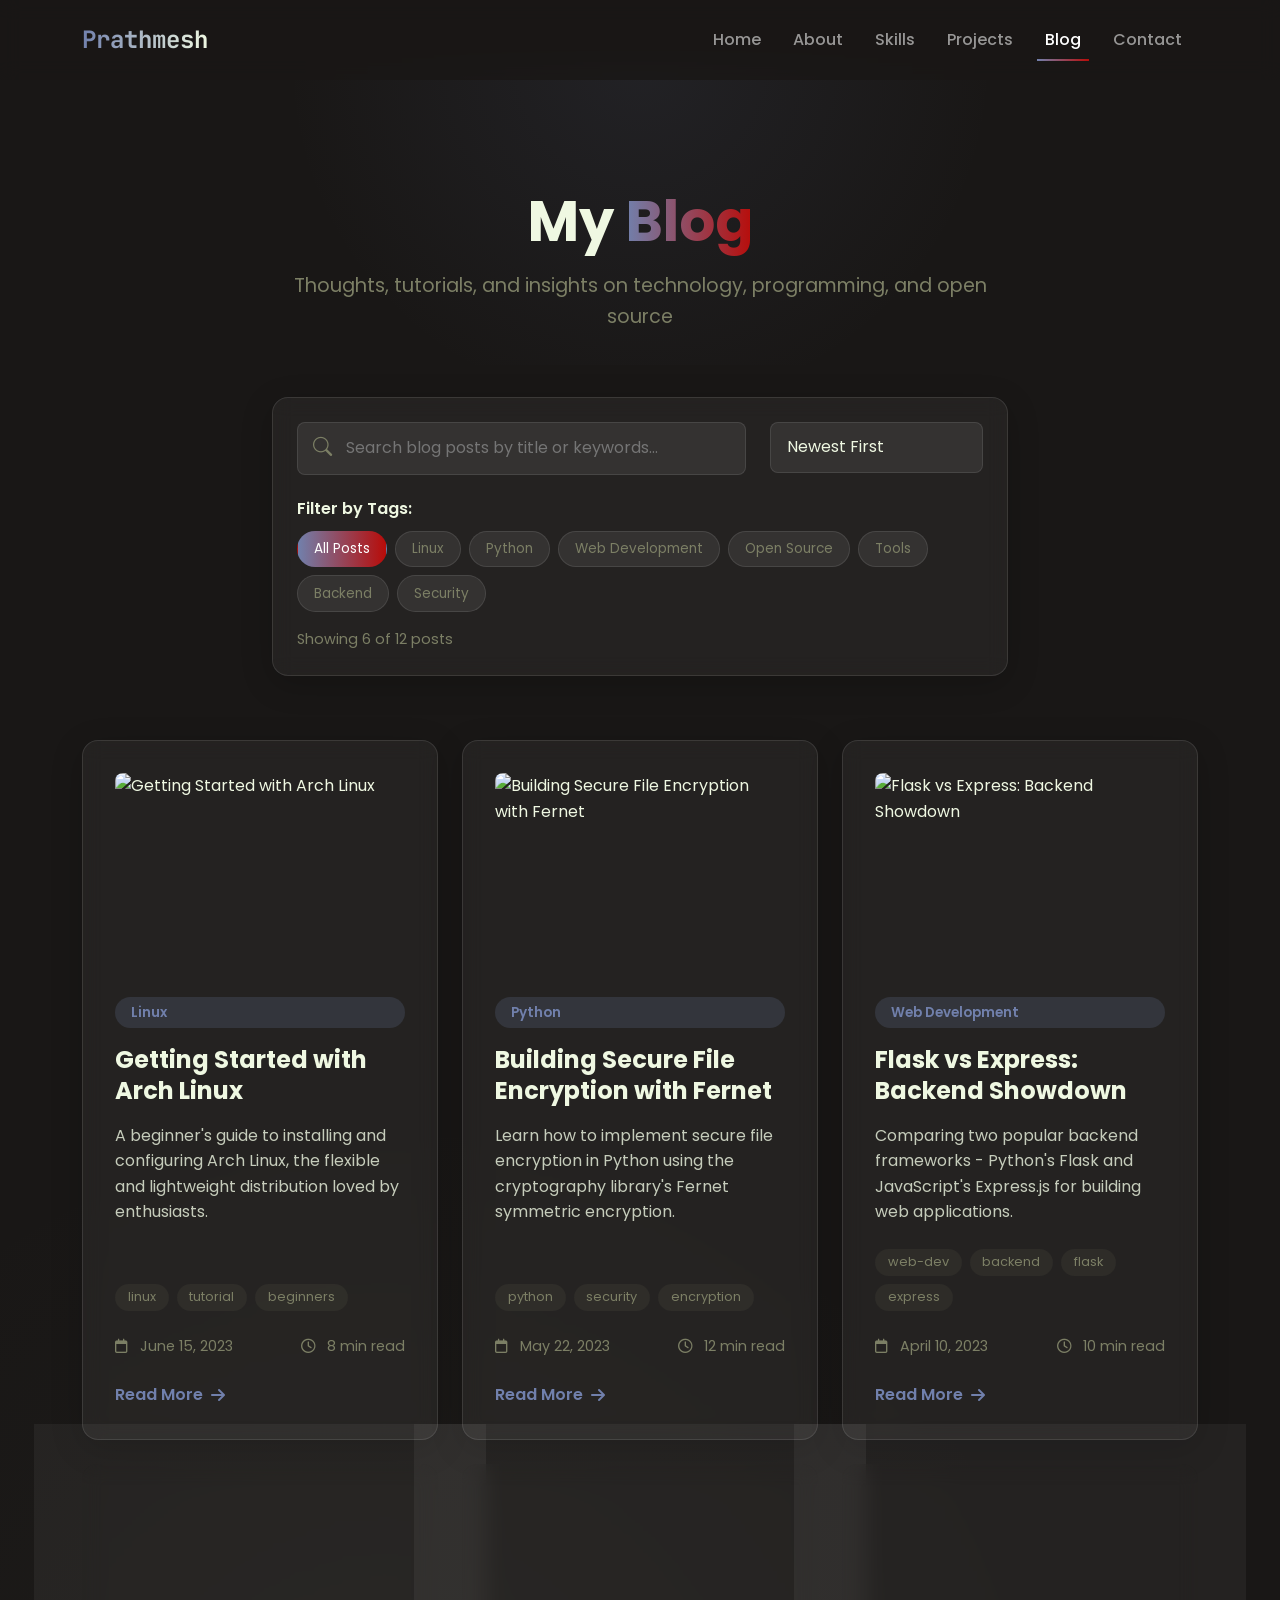
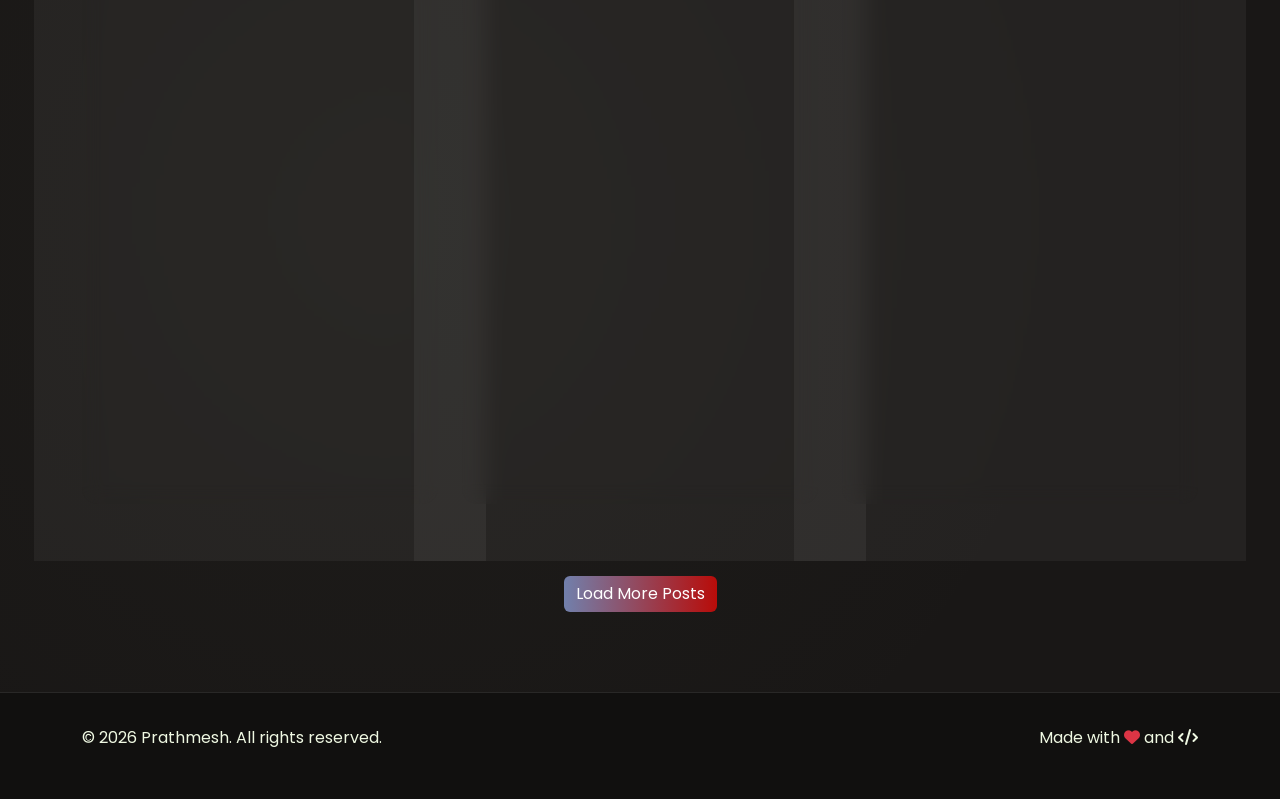
==== commit 82722253: "Replaced name 'Jake24' with 'Prathmesh' and  year in footer with javascript date function. Re-arrang" ====
--- a/blog.html
+++ b/blog.html
@@ -15,8 +15,8 @@
     <link rel="stylesheet" href="https://cdnjs.cloudflare.com/ajax/libs/font-awesome/6.4.0/css/all.min.css">
     <!-- Bootstrap Icons -->
     <link rel="stylesheet" href="https://cdn.jsdelivr.net/npm/bootstrap-icons@1.10.0/font/bootstrap-icons.css">
-    <link rel="stylesheet" href="css/style.css">
-    <link rel="stylesheet" href="css/blog.css">
+    <link rel="stylesheet" href="Assets/CSS/style.css">
+    <link rel="stylesheet" href="Assets/CSS/blog.css">
 </head>
 <body>
     <!-- Navigation -->
@@ -154,7 +154,7 @@
 
     <!-- Bootstrap & JS -->
     <script src="https://cdn.jsdelivr.net/npm/bootstrap@5.3.0-alpha1/dist/js/bootstrap.bundle.min.js"></script>
-    <script src="js/footer.js"></script>
-    <script src="js/blog.js"></script>
+    <script src="Assets/JS/footer.js"></script>
+    <script src="Assets/JS/blog.js"></script>
 </body>
 </html>
--- a/Assets/CSS/style.css
+++ b/Assets/CSS/style.css
@@ -0,0 +1,452 @@
+/* style.css - Main CSS for Prathmesh Portfolio */
+
+:root {
+    --color-primary: #191716;
+    --color-secondary: #7C7F65;
+    --color-light: #EFF8E2;
+    --color-accent: #7180AC;
+    --color-accent2: #B80C09;
+}
+
+* {
+    margin: 0;
+    padding: 0;
+    box-sizing: border-box;
+}
+
+body {
+    font-family: 'Poppins', sans-serif;
+    background-color: var(--color-primary);
+    color: var(--color-light);
+    overflow-x: hidden;
+    line-height: 1.6;
+}
+
+/* Typography */
+h1, h2, h3, h4, h5, h6 {
+    font-weight: 700;
+    margin-bottom: 1rem;
+}
+
+p {
+    margin-bottom: 1rem;
+}
+
+a {
+    text-decoration: none;
+    color: inherit;
+    transition: all 0.3s ease;
+}
+
+.text-gradient {
+    background: linear-gradient(90deg, var(--color-accent), var(--color-accent2));
+    -webkit-background-clip: text;
+    background-clip: text;
+    color: transparent;
+    font-weight: 700;
+}
+
+/* Glassmorphic Card */
+.glass-card {
+    background: rgba(255, 255, 255, 0.05);
+    backdrop-filter: blur(10px);
+    -webkit-backdrop-filter: blur(10px);
+    border-radius: 16px;
+    border: 1px solid rgba(255, 255, 255, 0.1);
+    padding: 2rem;
+    box-shadow: 0 8px 32px rgba(0, 0, 0, 0.2);
+    transition: all 0.3s ease;
+}
+
+.glass-card:hover {
+    transform: translateY(-5px);
+    box-shadow: 0 12px 40px rgba(0, 0, 0, 0.3);
+    border: 2px solid rgba(121, 128, 172, 0.8) !important;
+}
+
+/* Navigation */
+.navbar {
+    background: rgba(25, 23, 22, 0.8);
+    backdrop-filter: blur(10px);
+    padding: 1rem 0;
+    transition: all 0.3s ease;
+}
+
+.navbar.scrolled {
+    background: rgba(25, 23, 22, 0.95);
+    box-shadow: 0 5px 20px rgba(0, 0, 0, 0.1);
+}
+
+.navbar-brand .brand-text {
+    font-family: 'JetBrains Mono', monospace;
+    font-weight: 700;
+    font-size: 1.5rem;
+    background: linear-gradient(90deg, var(--color-accent), var(--color-light));
+    -webkit-background-clip: text;
+    background-clip: text;
+    color: transparent;
+}
+
+.nav-link {
+    font-weight: 500;
+    margin: 0 0.5rem;
+    position: relative;
+}
+
+.nav-link::after {
+    content: '';
+    position: absolute;
+    width: 0;
+    height: 2px;
+    bottom: 0;
+    left: 0;
+    background: linear-gradient(90deg, var(--color-accent), var(--color-accent2));
+    transition: width 0.3s ease;
+}
+
+.nav-link:hover::after,
+.nav-link.active::after {
+    width: 100%;
+}
+
+/* Hero Section */
+.hero-section {
+    min-height: 100vh;
+    display: flex;
+    align-items: center;
+    position: relative;
+    padding-top: 80px;
+    background: radial-gradient(circle at 20% 50%, rgba(113, 128, 172, 0.1) 0%, transparent 50%),
+                radial-gradient(circle at 80% 20%, rgba(184, 12, 9, 0.1) 0%, transparent 50%);
+}
+
+.hero-title {
+    font-size: 4rem;
+    font-weight: 800;
+    margin-bottom: 0.5rem;
+    background: linear-gradient(90deg, var(--color-light), var(--color-accent));
+    -webkit-background-clip: text;
+    background-clip: text;
+    color: transparent;
+}
+
+.hero-subtitle {
+    font-size: 1.5rem;
+    color: var(--color-secondary);
+    margin-bottom: 1.5rem;
+}
+
+.hero-description {
+    font-size: 1.1rem;
+    max-width: 600px;
+}
+
+.highlight {
+    color: var(--color-accent);
+    font-weight: 600;
+    background: rgba(113, 128, 172, 0.1);
+    padding: 0.1rem 0.5rem;
+    border-radius: 4px;
+}
+
+.hero-buttons .btn {
+    padding: 0.8rem 2rem;
+    border-radius: 50px;
+    font-weight: 600;
+    text-transform: uppercase;
+    letter-spacing: 0.5px;
+}
+
+.btn-primary {
+    background: linear-gradient(90deg, var(--color-accent), var(--color-accent2));
+    border: none;
+}
+
+.btn-outline {
+    background: transparent;
+    border: 2px solid var(--color-accent);
+    color: var(--color-accent);
+}
+
+.btn-outline:hover {
+    background: var(--color-accent);
+    color: var(--color-primary);
+}
+
+.code-window {
+    overflow: hidden;
+}
+
+.code-window-header {
+    background: rgba(25, 23, 22, 0.8);
+    padding: 0.8rem 1rem;
+    border-bottom: 1px solid rgba(255, 255, 255, 0.1);
+    display: flex;
+    align-items: center;
+}
+
+.window-controls {
+    display: flex;
+    gap: 8px;
+}
+
+.control-dot {
+    width: 12px;
+    height: 12px;
+    border-radius: 50%;
+}
+
+.window-title {
+    margin-left: 1rem;
+    font-family: 'JetBrains Mono', monospace;
+    font-size: 0.9rem;
+    color: var(--color-secondary);
+}
+
+.code-window-body {
+    padding: 1.5rem;
+    background: rgba(25, 23, 22, 0.9);
+}
+
+.code-window-body pre {
+    margin: 0;
+    font-family: 'JetBrains Mono', monospace;
+    font-size: 0.95rem;
+    line-height: 1.5;
+}
+
+.code-window-body .prompt {
+    color: var(--color-accent2);
+}
+
+.code-window-body .output {
+    color: var(--color-light);
+}
+
+.code-window-body .comment {
+    color: var(--color-secondary);
+}
+
+.scroll-indicator {
+    position: absolute;
+    bottom: 2rem;
+    left: 50%;
+    transform: translateX(-50%);
+    animation: bounce 2s infinite;
+}
+
+.scroll-indicator a {
+    color: var(--color-accent);
+    font-size: 1.5rem;
+}
+
+@keyframes bounce {
+    0%, 20%, 50%, 80%, 100% {
+        transform: translateY(0) translateX(-50%);
+    }
+    40% {
+        transform: translateY(-10px) translateX(-50%);
+    }
+    60% {
+        transform: translateY(-5px) translateX(-50%);
+    }
+}
+
+/* Section Styles */
+section {
+    padding: 5rem 0;
+}
+
+.section-title {
+    margin-bottom: 3rem;
+}
+
+.section-title h2 {
+    font-size: 2.5rem;
+}
+
+.section-subtitle {
+    color: var(--color-secondary);
+    font-size: 1.1rem;
+}
+
+/* About Section */
+.about-content {
+    margin-bottom: 2rem;
+}
+
+.blockquote {
+    border-left: 4px solid var(--color-accent);
+    padding-left: 1.5rem;
+    margin: 2rem 0;
+    font-style: italic;
+}
+
+.blockquote-footer {
+    color: var(--color-secondary);
+    margin-top: 0.5rem;
+}
+
+.tech-stack h3 {
+    color: var(--color-light);
+}
+
+.stack-category {
+    margin-bottom: 1.5rem;
+}
+
+.stack-category h5 {
+    color: var(--color-accent);
+    margin-bottom: 0.8rem;
+    font-size: 1.1rem;
+}
+
+.stack-tags {
+    display: flex;
+    flex-wrap: wrap;
+    gap: 0.5rem;
+}
+
+.stack-tag {
+    background: rgba(113, 128, 172, 0.2);
+    color: var(--color-light);
+    padding: 0.4rem 1rem;
+    border-radius: 50px;
+    font-size: 0.9rem;
+    transition: all 0.3s ease;
+}
+
+.stack-tag:hover {
+    background: rgba(113, 128, 172, 0.4);
+    transform: translateY(-2px);
+}
+
+/* Skills Section */
+.skills-section {
+    background: radial-gradient(circle at 70% 30%, rgba(124, 127, 101, 0.05) 0%, transparent 50%);
+}
+
+.skill-card {
+    height: 100%;
+    text-align: center;
+    padding: 2rem 1.5rem;
+}
+
+.skill-icon {
+    font-size: 3rem;
+    color: var(--color-accent);
+    margin-bottom: 1.5rem;
+}
+
+/* Projects Section */
+.project-card {
+    margin-bottom: 2rem;
+}
+
+.project-header {
+    display: flex;
+    justify-content: space-between;
+    align-items: center;
+    margin-bottom: 1rem;
+}
+
+.project-badge {
+    background: var(--color-accent2);
+    color: white;
+    padding: 0.3rem 1rem;
+    border-radius: 50px;
+    font-size: 0.9rem;
+    font-weight: 600;
+}
+
+.project-tech {
+    display: flex;
+    flex-wrap: wrap;
+    gap: 0.5rem;
+    margin: 1.5rem 0;
+}
+
+.project-tech span {
+    background: rgba(239, 248, 226, 0.1);
+    color: var(--color-light);
+    padding: 0.3rem 0.8rem;
+    border-radius: 4px;
+    font-size: 0.9rem;
+}
+
+.project-links {
+    display: flex;
+    gap: 1rem;
+}
+
+.project-link {
+    display: inline-flex;
+    align-items: center;
+    gap: 0.5rem;
+    color: var(--color-accent);
+    font-weight: 600;
+}
+
+.project-link:hover {
+    color: var(--color-accent2);
+}
+
+.more-projects {
+    color: var(--color-secondary);
+    font-size: 1.1rem;
+}
+
+/* Contact Section */
+.contact-section {
+    background: radial-gradient(circle at 30% 70%, rgba(113, 128, 172, 0.05) 0%, transparent 50%);
+}
+
+.contact-item {
+    text-align: center;
+    padding: 1.5rem 1rem;
+    transition: all 0.3s ease;
+}
+
+.contact-item:hover {
+    transform: translateY(-5px);
+}
+
+.contact-icon {
+    font-size: 2rem;
+    color: var(--color-accent);
+    margin-bottom: 1rem;
+}
+
+.contact-link:hover {
+    text-decoration: none;
+}
+
+.contact-message {
+    text-align: center;
+}
+
+/* Footer */
+.footer {
+    background: rgba(0, 0, 0, 0.3);
+    padding: 2rem 0;
+    border-top: 1px solid rgba(255, 255, 255, 0.1);
+}
+
+/* Responsive Styles */
+@media (max-width: 768px) {
+    .hero-title {
+        font-size: 2.5rem;
+    }
+    
+    .hero-subtitle {
+        font-size: 1.2rem;
+    }
+    
+    .section-title h2 {
+        font-size: 2rem;
+    }
+    
+    .code-window {
+        margin-top: 2rem;
+    }
+}
--- a/Assets/CSS/blog.css
+++ b/Assets/CSS/blog.css
@@ -0,0 +1,501 @@
+/* blog.css - Enhanced Blog Styles */
+
+/* Blog Header */
+.blog-header-section {
+    padding: 8rem 0 2rem;
+    background: radial-gradient(circle at 50% 0%, rgba(113, 128, 172, 0.1) 0%, transparent 50%);
+    margin-top: 60px;
+}
+
+.blog-title {
+    font-size: 3.5rem;
+    margin-bottom: 1rem;
+}
+
+.blog-subtitle {
+    font-size: 1.2rem;
+    color: var(--color-secondary);
+    max-width: 700px;
+    margin: 0 auto;
+}
+
+/* Blog Filter Section */
+.blog-filter-section {
+    padding: 2rem 0;
+}
+
+.filter-card {
+    padding: 1.5rem;
+}
+
+.search-box {
+    position: relative;
+    display: flex;
+    align-items: center;
+}
+
+.search-box i {
+    position: absolute;
+    left: 1rem;
+    color: var(--color-secondary);
+    font-size: 1.2rem;
+}
+
+.search-box input {
+    width: 100%;
+    padding: 0.8rem 1rem 0.8rem 3rem;
+    background: rgba(255, 255, 255, 0.07);
+    border: 1px solid rgba(255, 255, 255, 0.1);
+    border-radius: 8px;
+    color: var(--color-light);
+    font-family: 'Poppins', sans-serif;
+    transition: all 0.3s ease;
+}
+
+.search-box input:focus {
+    outline: none;
+    border-color: var(--color-accent);
+    box-shadow: 0 0 0 3px rgba(113, 128, 172, 0.2);
+}
+
+.btn-clear {
+    position: absolute;
+    right: 1rem;
+    background: none;
+    border: none;
+    color: var(--color-secondary);
+    font-size: 1.5rem;
+    cursor: pointer;
+    display: none;
+}
+
+.btn-clear:hover {
+    color: var(--color-light);
+}
+
+.sort-dropdown .form-select {
+    background: rgba(255, 255, 255, 0.07);
+    border: 1px solid rgba(255, 255, 255, 0.1);
+    color: var(--color-light);
+    padding: 0.8rem 1rem;
+    border-radius: 8px;
+    width: 100%;
+}
+
+.sort-dropdown .form-select:focus {
+    border-color: var(--color-accent);
+    box-shadow: 0 0 0 3px rgba(113, 128, 172, 0.2);
+}
+
+.tag-filter h6 {
+    color: var(--color-light);
+    margin-bottom: 0.8rem;
+    font-weight: 600;
+}
+
+.tag-buttons {
+    display: flex;
+    flex-wrap: wrap;
+    gap: 0.5rem;
+}
+
+.tag-btn {
+    background: rgba(255, 255, 255, 0.07);
+    border: 1px solid rgba(255, 255, 255, 0.1);
+    color: var(--color-secondary);
+    padding: 0.4rem 1rem;
+    border-radius: 50px;
+    font-size: 0.85rem;
+    cursor: pointer;
+    transition: all 0.3s ease;
+}
+
+.tag-btn:hover {
+    background: rgba(113, 128, 172, 0.2);
+    color: var(--color-light);
+}
+
+.tag-btn.active {
+    background: linear-gradient(90deg, var(--color-accent), var(--color-accent2));
+    color: white;
+    border-color: transparent;
+}
+
+.filter-results {
+    color: var(--color-secondary);
+    font-size: 0.9rem;
+}
+
+/* Blog Posts */
+.blog-posts-section {
+    padding: 2rem 0 5rem;
+    background: radial-gradient(circle at 30% 70%, rgba(124, 127, 101, 0.05) 0%, transparent 50%);
+}
+
+.blog-post-card {
+    height: 100%;
+    display: flex;
+    flex-direction: column;
+    transition: all 0.3s ease;
+    position: relative;
+    overflow: hidden;
+}
+
+.blog-post-card::before {
+    content: '';
+    position: absolute;
+    top: 0;
+    left: 0;
+    width: 100%;
+    height: 4px;
+    background: linear-gradient(90deg, var(--color-accent), var(--color-accent2));
+    transform: scaleX(0);
+    transition: transform 0.3s ease;
+}
+
+.blog-post-card:hover::before {
+    transform: scaleX(1);
+}
+
+.blog-post-image {
+    height: 200px;
+    width: 100%;
+    object-fit: cover;
+    border-radius: 8px 8px 0 0;
+    margin-bottom: 1.5rem;
+}
+
+.blog-post-category {
+    display: inline-block;
+    background: rgba(113, 128, 172, 0.2);
+    color: var(--color-accent);
+    padding: 0.3rem 1rem;
+    border-radius: 50px;
+    font-size: 0.85rem;
+    font-weight: 600;
+    margin-bottom: 1rem;
+}
+
+.blog-post-title {
+    font-size: 1.5rem;
+    margin-bottom: 1rem;
+    line-height: 1.3;
+}
+
+.blog-post-excerpt {
+    color: rgba(239, 248, 226, 0.8);
+    margin-bottom: 1.5rem;
+    flex-grow: 1;
+}
+
+.blog-post-tags {
+    display: flex;
+    flex-wrap: wrap;
+    gap: 0.5rem;
+    margin-bottom: 1.5rem;
+}
+
+.blog-post-tag {
+    background: rgba(124, 127, 101, 0.1);
+    color: var(--color-secondary);
+    padding: 0.2rem 0.8rem;
+    border-radius: 50px;
+    font-size: 0.8rem;
+}
+
+.blog-post-meta {
+    display: flex;
+    justify-content: space-between;
+    margin-bottom: 1.5rem;
+    font-size: 0.9rem;
+    color: var(--color-secondary);
+}
+
+.blog-post-date i,
+.blog-post-read-time i {
+    margin-right: 0.5rem;
+}
+
+.blog-post-link {
+    color: var(--color-accent);
+    font-weight: 600;
+    display: inline-flex;
+    align-items: center;
+}
+
+.blog-post-link i {
+    margin-left: 0.5rem;
+    transition: transform 0.3s ease;
+}
+
+.blog-post-link:hover i {
+    transform: translateX(5px);
+}
+
+/* Individual Blog Post Styles */
+.blog-post-container {
+    padding: 8rem 0 5rem;
+    margin-top: 60px;
+}
+
+.blog-post-header {
+    margin-bottom: 3rem;
+}
+
+.blog-post-header h1 {
+    font-size: 2.5rem;
+    margin-bottom: 1rem;
+    line-height: 1.2;
+}
+
+.blog-post-meta-large {
+    display: flex;
+    align-items: center;
+    margin-bottom: 1.5rem;
+}
+
+.author-avatar {
+    width: 50px;
+    height: 50px;
+    border-radius: 50%;
+    background: linear-gradient(90deg, var(--color-accent), var(--color-accent2));
+    display: flex;
+    align-items: center;
+    justify-content: center;
+    color: white;
+    font-weight: 700;
+    font-size: 1.2rem;
+    margin-right: 1rem;
+}
+
+.blog-post-image-large {
+    width: 100%;
+    max-height: 500px;
+    object-fit: cover;
+    border-radius: 12px;
+    margin: 2rem 0;
+}
+
+.blog-post-content {
+    line-height: 1.8;
+}
+
+.blog-post-content h2 {
+    margin-top: 2.5rem;
+    margin-bottom: 1rem;
+    color: var(--color-accent);
+    font-size: 1.8rem;
+}
+
+.blog-post-content h3 {
+    margin-top: 2rem;
+    margin-bottom: 1rem;
+    font-size: 1.4rem;
+}
+
+.blog-post-content p {
+    margin-bottom: 1.5rem;
+}
+
+.blog-post-content code {
+    background: rgba(25, 23, 22, 0.8);
+    color: var(--color-light);
+    padding: 0.2rem 0.5rem;
+    border-radius: 4px;
+    font-family: 'JetBrains Mono', monospace;
+    font-size: 0.9rem;
+}
+
+.blog-post-content pre {
+    background: rgba(25, 23, 22, 0.9);
+    border: 1px solid rgba(255, 255, 255, 0.1);
+    border-radius: 8px;
+    padding: 1.5rem;
+    overflow-x: auto;
+    margin: 1.5rem 0;
+}
+
+.blog-post-content pre code {
+    background: transparent;
+    padding: 0;
+}
+
+.blog-post-content blockquote {
+    border-left: 4px solid var(--color-accent);
+    padding-left: 1.5rem;
+    margin: 2rem 0;
+    font-style: italic;
+    color: var(--color-secondary);
+}
+
+.blog-post-content ul, 
+.blog-post-content ol {
+    margin-bottom: 1.5rem;
+    padding-left: 1.5rem;
+}
+
+.blog-post-content li {
+    margin-bottom: 0.5rem;
+}
+
+.blog-post-content img {
+    max-width: 100%;
+    border-radius: 8px;
+    margin: 1.5rem 0;
+}
+
+/* Sidebar Styles */
+.blog-sidebar {
+    position: sticky;
+    top: 100px;
+}
+
+.sidebar-card {
+    margin-bottom: 2rem;
+}
+
+.sidebar-title {
+    font-size: 1.3rem;
+    margin-bottom: 1.5rem;
+    padding-bottom: 0.8rem;
+    border-bottom: 2px solid rgba(113, 128, 172, 0.3);
+}
+
+.featured-post {
+    display: flex;
+    margin-bottom: 1.5rem;
+    padding-bottom: 1.5rem;
+    border-bottom: 1px solid rgba(255, 255, 255, 0.1);
+}
+
+.featured-post:last-child {
+    border-bottom: none;
+    margin-bottom: 0;
+    padding-bottom: 0;
+}
+
+.featured-post-image {
+    width: 80px;
+    height: 80px;
+    object-fit: cover;
+    border-radius: 8px;
+    margin-right: 1rem;
+}
+
+.featured-post-content h4 {
+    font-size: 1rem;
+    margin-bottom: 0.5rem;
+    line-height: 1.3;
+}
+
+.featured-post-date {
+    font-size: 0.8rem;
+    color: var(--color-secondary);
+}
+
+.tag-cloud {
+    display: flex;
+    flex-wrap: wrap;
+    gap: 0.5rem;
+}
+
+.tag-cloud a {
+    background: rgba(113, 128, 172, 0.1);
+    color: var(--color-light);
+    padding: 0.4rem 0.8rem;
+    border-radius: 50px;
+    font-size: 0.85rem;
+    transition: all 0.3s ease;
+}
+
+.tag-cloud a:hover {
+    background: linear-gradient(90deg, var(--color-accent), var(--color-accent2));
+    text-decoration: none;
+}
+
+/* Post Navigation */
+.post-navigation {
+    display: flex;
+    justify-content: space-between;
+    margin-top: 4rem;
+    padding-top: 2rem;
+    border-top: 1px solid rgba(255, 255, 255, 0.1);
+}
+
+.prev-post, .next-post {
+    display: flex;
+    align-items: center;
+    max-width: 45%;
+}
+
+.prev-post {
+    text-align: left;
+}
+
+.next-post {
+    text-align: right;
+    flex-direction: row-reverse;
+    margin-left: auto;
+}
+
+.nav-icon {
+    font-size: 1.5rem;
+    color: var(--color-accent);
+    margin: 0 1rem;
+}
+
+.nav-post-title {
+    font-weight: 600;
+    margin-bottom: 0.3rem;
+}
+
+.nav-post-date {
+    font-size: 0.9rem;
+    color: var(--color-secondary);
+}
+
+.back-to-blog {
+    display: inline-flex;
+    align-items: center;
+    color: var(--color-accent);
+    font-weight: 600;
+    margin-top: 3rem;
+}
+
+.back-to-blog i {
+    margin-right: 0.5rem;
+}
+
+/* Responsive Styles for Blog */
+@media (max-width: 768px) {
+    .blog-title {
+        font-size: 2.5rem;
+    }
+    
+    .blog-subtitle {
+        font-size: 1.1rem;
+    }
+    
+    .blog-post-header h1 {
+        font-size: 2rem;
+    }
+    
+    .tag-buttons {
+        justify-content: center;
+    }
+    
+    .post-navigation {
+        flex-direction: column;
+        gap: 1.5rem;
+    }
+    
+    .prev-post, .next-post {
+        max-width: 100%;
+    }
+}
+
+@media (max-width: 992px) {
+    .blog-sidebar {
+        margin-top: 3rem;
+    }
+}
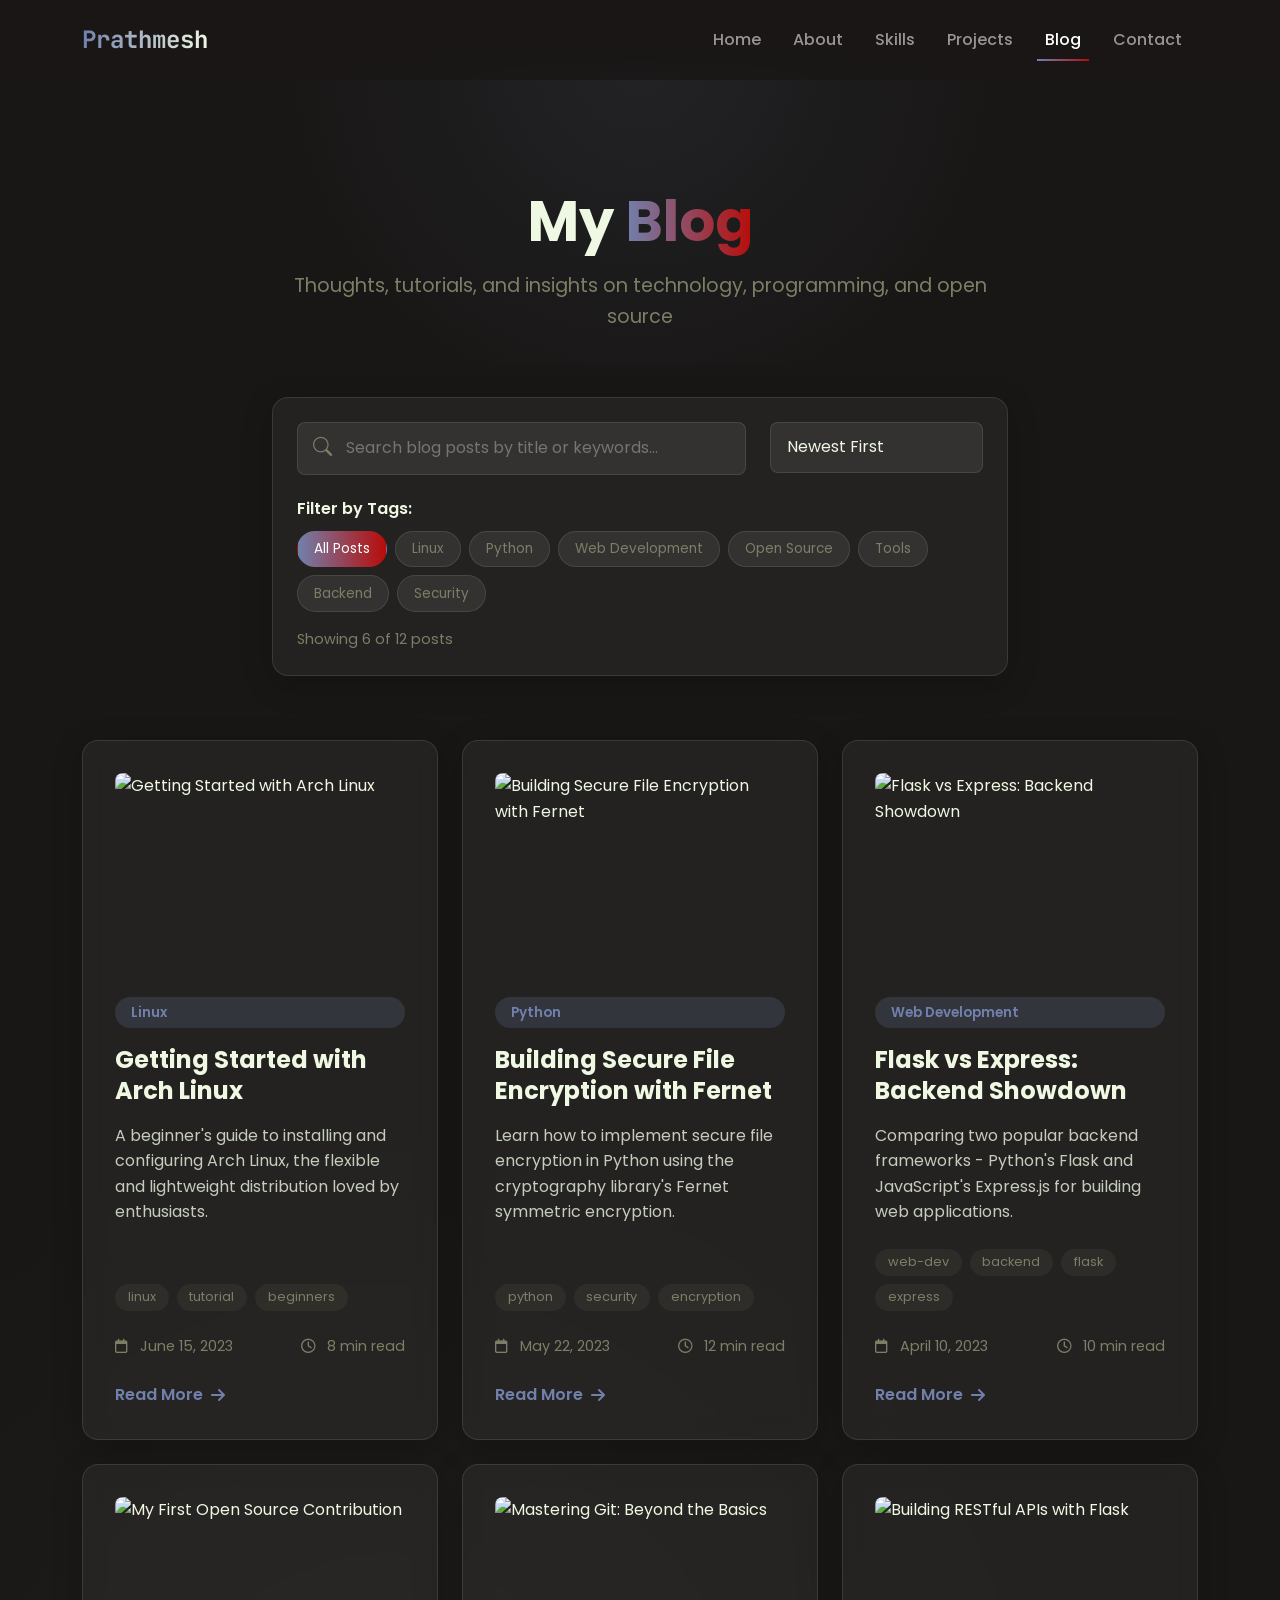
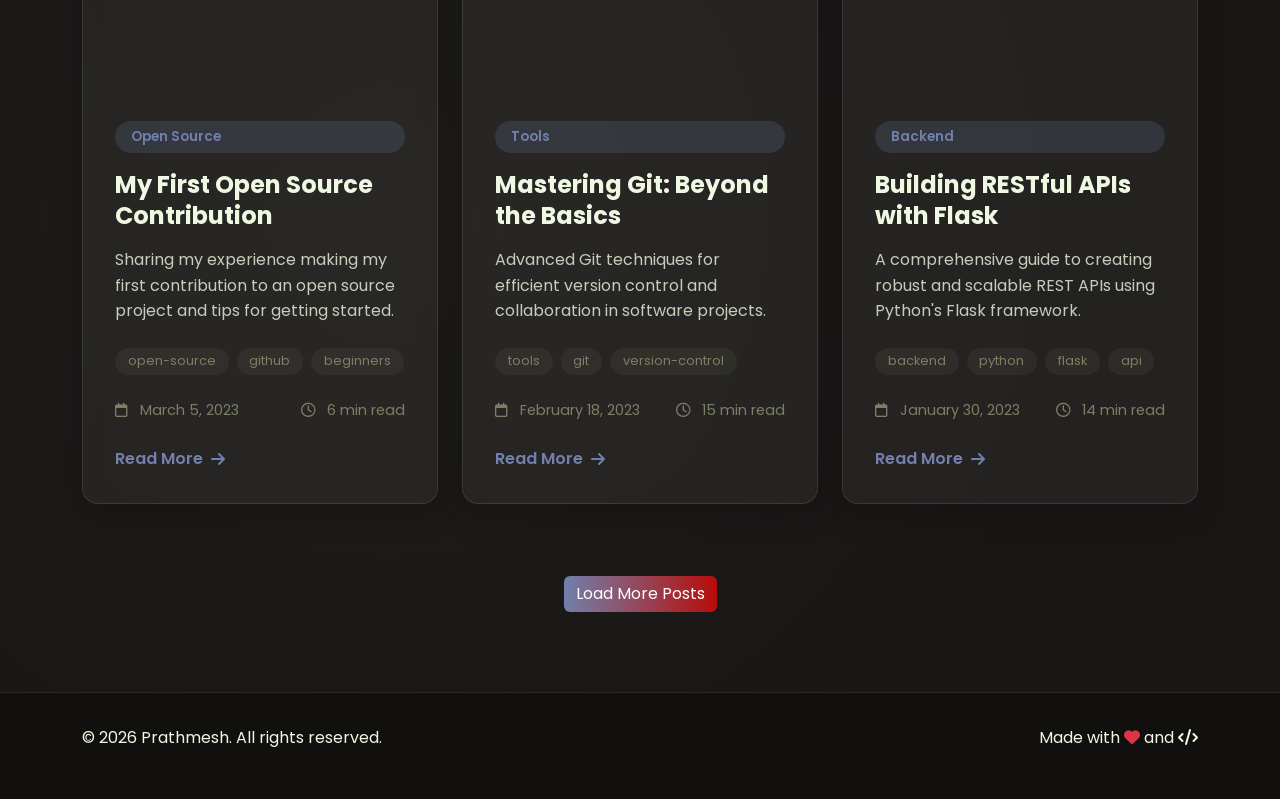
==== commit 2c3b33b8: "Made 'nav-link-after' active with respective section." ====
--- a/blog.html
+++ b/blog.html
@@ -155,6 +155,7 @@
     <!-- Bootstrap & JS -->
     <script src="https://cdn.jsdelivr.net/npm/bootstrap@5.3.0-alpha1/dist/js/bootstrap.bundle.min.js"></script>
     <script src="Assets/JS/footer.js"></script>
+    <script src="Assets/JS/nav.js"></script>
     <script src="Assets/JS/blog.js"></script>
 </body>
 </html>
--- a/Assets/CSS/style.css
+++ b/Assets/CSS/style.css
@@ -91,6 +91,7 @@
     font-weight: 500;
     margin: 0 0.5rem;
     position: relative;
+    display: inline-block;
 }
 
 .nav-link::after {
